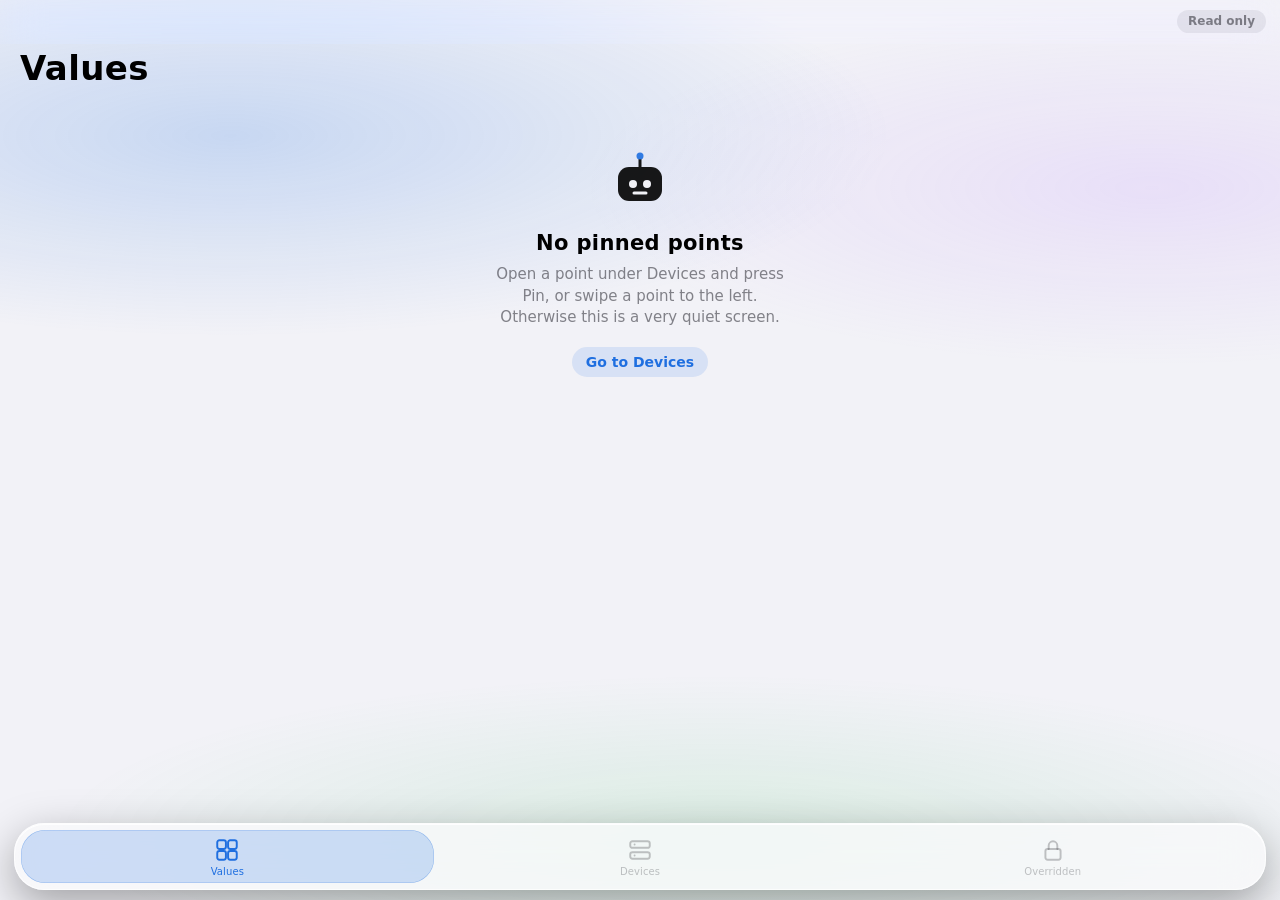
==== nabe_mobil.html @ 197c3736 "NABE 2.32: mobil som egen port (QR, hotspot fra NABE, parring på MAC, sveip og glass), Prøv og se sv" ====
<!doctype html>
<html lang="nb">
<head>
<meta charset="utf-8">
<meta name="viewport" content="width=device-width, initial-scale=1, maximum-scale=1, viewport-fit=cover">
<meta name="color-scheme" content="dark light">
<meta name="theme-color" content="#000000" media="(prefers-color-scheme: dark)">
<meta name="theme-color" content="#f2f2f7" media="(prefers-color-scheme: light)">
<meta name="apple-mobile-web-app-capable" content="yes">
<meta name="mobile-web-app-capable" content="yes">
<meta name="apple-mobile-web-app-status-bar-style" content="black-translucent">
<meta name="apple-mobile-web-app-title" content="NABE">
<meta name="format-detection" content="telephone=no">
<link rel="apple-touch-icon" href="/m/ikon/180.png">
<link rel="icon" href="/m/ikon/192.png">
<link rel="manifest" href="/m/manifest.webmanifest">
<title>NABE</title>
<style>
/* NABE på telefonen, i iOS sitt språk: store titler, grupperte lister, widgets, gjennomsiktig fanelinje, ark nedenfra.
   Fargene, ansiktet, de rette tekstene og monospace på adresser er NABE sine. */
:root{
  color-scheme:dark light;
  --bg:#000;--gruppe:#1c1c1e;--hev:#2c2c2e;--sep:rgba(84,84,88,.65);
  --fg:#fff;--fg2:rgba(235,235,245,.62);--fg3:rgba(235,235,245,.32);
  --tint:#5aa2ff;--tint-bg:rgba(90,162,255,.16);--ok:#30d158;--warn:#ffd60a;--err:#ff453a;
  --glass:rgba(24,24,26,.74);--felt:rgba(118,118,128,.24);--seg-valgt:#636366;--skygge:0 1px 3px rgba(0,0,0,.4);
  --ark-bg:#1c1c1e;--ark-gruppe:#2c2c2e;
  --mono:ui-monospace,"SF Mono",Menlo,Consolas,monospace;
  --sans:-apple-system,BlinkMacSystemFont,"SF Pro Text","SF Pro Display","Segoe UI Variable","Segoe UI",system-ui,Roboto,sans-serif;
}
@media (prefers-color-scheme:light){:root{
  --bg:#f2f2f7;--gruppe:#fff;--hev:#e5e5ea;--sep:rgba(60,60,67,.29);
  --fg:#000;--fg2:rgba(60,60,67,.62);--fg3:rgba(60,60,67,.3);
  --tint:#1f6fe0;--tint-bg:rgba(31,111,224,.12);--ok:#34c759;--warn:#9a6700;--err:#d70015;
  --glass:rgba(249,249,251,.8);--felt:rgba(118,118,128,.12);--seg-valgt:#fff;--skygge:0 1px 3px rgba(0,0,0,.18);
  --ark-bg:#f2f2f7;--ark-gruppe:#fff;
}}
*{box-sizing:border-box;-webkit-tap-highlight-color:transparent}
html{-webkit-text-size-adjust:100%;background:var(--bg)}
body{margin:0;background:var(--bg);color:var(--fg);font:17px/1.3 var(--sans);-webkit-font-smoothing:antialiased;
  padding:calc(44px + env(safe-area-inset-top)) 0 calc(86px + env(safe-area-inset-bottom));min-height:100vh;touch-action:manipulation}
button,input,select{font:inherit;color:inherit}
button{-webkit-user-select:none;user-select:none;cursor:pointer}
:focus-visible{outline:2px solid var(--tint);outline-offset:2px}

/* ---- navigasjonslinjen: gjennomsiktig, tittelen krymper inn når du ruller */
.nav{position:fixed;top:0;left:0;right:0;z-index:20;height:calc(44px + env(safe-area-inset-top));padding-top:env(safe-area-inset-top);
  display:flex;align-items:center;justify-content:space-between;gap:8px;padding-left:max(10px,env(safe-area-inset-left));padding-right:max(14px,env(safe-area-inset-right));
  background:transparent;border-bottom:.5px solid transparent;transition:background .2s,border-color .2s;
  -webkit-backdrop-filter:saturate(180%) blur(20px);backdrop-filter:saturate(180%) blur(20px)}
body.skrullet .nav{background:var(--glass);border-bottom-color:var(--sep)}
.nav-venstre,.nav-hoyre{flex:1;display:flex;align-items:center;min-width:0}
.nav-hoyre{justify-content:flex-end}
.nav-tittel{font-weight:600;font-size:17px;opacity:0;transition:opacity .15s;white-space:nowrap;overflow:hidden;text-overflow:ellipsis;max-width:46%}
body.skrullet .nav-tittel{opacity:1}
.nav-tilbake{background:none;border:0;color:var(--tint);display:flex;align-items:center;gap:4px;padding:8px 6px;font-size:17px;max-width:100%;overflow:hidden;white-space:nowrap;text-overflow:ellipsis}
.nav-tilbake svg{width:11px;height:19px;flex:none}
.nav-tilbake[hidden]{display:none}
.pille{font-size:12px;font-weight:600;color:var(--fg2);background:var(--felt);border-radius:99px;padding:4px 11px;white-space:nowrap;display:inline-flex;align-items:center;gap:6px}
.pille.skriv{color:var(--warn);background:color-mix(in srgb,var(--warn) 16%,transparent)}

/* ---- store titler */
.stor-tittel{font-size:34px;line-height:1.1;font-weight:700;letter-spacing:.37px;margin:6px 20px 4px}
.stor-under{margin:0 20px 16px;font-size:13px;color:var(--fg2);font-family:var(--mono);overflow-wrap:anywhere}
.stor-tittel + .sok,.stor-tittel + .seg,.stor-tittel + .widgets,.stor-tittel + .liste{margin-top:14px}

/* ---- varsler øverst */
.merknad{margin:0 16px 14px;padding:12px 14px;border-radius:12px;background:color-mix(in srgb,var(--warn) 14%,transparent);color:var(--fg);font-size:14px;display:flex;gap:10px;align-items:center}
.merknad span{color:var(--warn);font-size:16px}

/* ---- søkefelt og segmentert kontroll */
.sok{position:relative;margin:0 16px 14px}
.sok svg{position:absolute;left:10px;top:50%;transform:translateY(-50%);width:16px;height:16px;color:var(--fg2);pointer-events:none}
.sok input{width:100%;height:36px;border:0;border-radius:10px;background:var(--felt);padding:0 12px 0 33px;font-size:17px;-webkit-appearance:none;appearance:none}
.sok input::placeholder{color:var(--fg2)}
.sok input::-webkit-search-cancel-button{-webkit-appearance:none}
.seg{display:flex;margin:0 16px 14px;background:var(--felt);border-radius:9px;padding:2px;gap:2px}
.seg button{flex:1;height:30px;border:0;border-radius:7px;background:none;font-size:13px;font-weight:500;color:var(--fg);white-space:nowrap;transition:background .15s}
.seg button[aria-pressed=true]{background:var(--seg-valgt);box-shadow:var(--skygge);font-weight:600}

/* ---- grupperte lister */
.liste{margin:0 16px 22px;background:var(--gruppe);border-radius:12px;overflow:hidden}
.liste-fot{margin:-14px 20px 22px;font-size:13px;color:var(--fg2)}
.seksjon{margin:22px 20px 7px;font-size:13px;text-transform:uppercase;letter-spacing:.02em;color:var(--fg2)}
.celle{display:flex;align-items:center;gap:12px;min-height:54px;padding:8px 16px;width:100%;background:none;border:0;text-align:left;position:relative;color:inherit}
.celle + .celle::before,.celle + label.celle::before,label.celle + .celle::before{content:"";position:absolute;top:0;left:16px;right:0;height:.5px;background:var(--sep)}
.celle.med-ikon + .celle.med-ikon::before{left:58px}
button.celle:active{background:var(--hev)}
.ik{width:30px;height:30px;border-radius:8px;display:grid;place-items:center;background:var(--tint);color:#fff;font:700 11px var(--mono);flex:none;letter-spacing:-.3px}
.ik.ut{background:#ff9f0a}
.ik.enhet{background:var(--tint)}
.ik svg{width:17px;height:17px}
.ct{display:flex;flex-direction:column;min-width:0;flex:1}
.ct1{font-size:17px;overflow:hidden;text-overflow:ellipsis;white-space:nowrap}
.ct2{font-size:13px;color:var(--fg2);overflow:hidden;text-overflow:ellipsis;white-space:nowrap}
.ct2.mono{font-family:var(--mono);font-size:12px}
.cv{margin-left:auto;color:var(--fg2);font-variant-numeric:tabular-nums;white-space:nowrap;font-size:17px;padding-left:8px}
.cv small{font-size:13px;color:var(--fg3);margin-left:2px}
.chev{width:8px;height:14px;color:var(--fg3);flex:none;margin-left:2px}
.celle input,.celle select{margin-left:auto;background:none;border:0;text-align:right;color:var(--tint);font-size:17px;max-width:62%;-webkit-appearance:none;appearance:none;padding:6px 0}
.celle input::placeholder{color:var(--fg3)}
.celle label,label.celle > span:first-child{white-space:nowrap}
.tekstcelle{padding:12px 16px;font-size:15px;line-height:1.5;color:var(--fg2)}

/* ---- widgets for festede punkter */
.widgets{display:grid;grid-template-columns:1fr 1fr;gap:12px;margin:0 16px 22px}
.widget{background:var(--gruppe);border:0;border-radius:20px;padding:14px 15px 13px;min-height:122px;display:flex;flex-direction:column;justify-content:space-between;text-align:left;
  transition:transform .15s,opacity .2s;color:inherit;min-width:0}
.widget:active{transform:scale(.96)}
.w-navn{font-size:13px;font-weight:600;color:var(--fg2);display:-webkit-box;-webkit-line-clamp:2;-webkit-box-orient:vertical;overflow:hidden;overflow-wrap:anywhere}
.w-verdi{font-size:36px;font-weight:700;line-height:1;letter-spacing:-.5px;font-variant-numeric:tabular-nums;margin:10px 0 8px;white-space:nowrap}
.w-verdi small{font-size:15px;font-weight:500;color:var(--fg2);margin-left:3px;letter-spacing:0}
.w-enhet{font-size:12px;color:var(--fg3);overflow:hidden;text-overflow:ellipsis;white-space:nowrap}
.widget.gammel .w-verdi{color:var(--fg3)}

/* ---- tomme tilstander */
.tom{text-align:center;padding:56px 32px 30px;color:var(--fg2)}
.tom svg.ansikt{width:64px;height:64px;margin-bottom:14px;opacity:.9}
.tom h2{margin:0 0 6px;font-size:21px;font-weight:700;color:var(--fg);letter-spacing:.35px}
.tom p{margin:0 auto 18px;max-width:300px;font-size:15px;line-height:1.45}

/* ---- knapper */
.knapp-stor{display:flex;align-items:center;justify-content:center;width:calc(100% - 32px);margin:0 16px 12px;min-height:50px;border-radius:14px;border:0;background:var(--tint);color:#fff;font-size:17px;font-weight:600;transition:opacity .15s}
.knapp-stor:active{opacity:.7}
.knapp-stor.lys{background:var(--tint-bg);color:var(--tint)}
.knapp-stor.fare{background:color-mix(in srgb,var(--err) 16%,transparent);color:var(--err)}
.knapp-stor:disabled{opacity:.4}
.tekstknapp{background:none;border:0;color:var(--tint);font-size:17px;padding:8px 4px;min-width:60px}
.tekstknapp.fet{font-weight:600;text-align:right}
.tekstknapp:active{opacity:.5}
.mini{border:0;border-radius:99px;background:var(--tint-bg);color:var(--tint);font-size:14px;font-weight:600;padding:6px 14px}
.mini:active{opacity:.6}

/* ---- tabellinjen */
.tabbar{position:fixed;left:0;right:0;bottom:0;z-index:20;display:flex;padding:6px max(8px,env(safe-area-inset-left)) calc(6px + env(safe-area-inset-bottom));
  background:var(--glass);border-top:.5px solid var(--sep);-webkit-backdrop-filter:saturate(180%) blur(20px);backdrop-filter:saturate(180%) blur(20px)}
.tabbar button{flex:1;background:none;border:0;display:flex;flex-direction:column;align-items:center;gap:2px;padding:4px 0 2px;color:var(--fg3);font-size:10px;font-weight:500;position:relative;letter-spacing:.1px}
.tabbar button svg{width:26px;height:26px}
.tabbar button[aria-selected=true]{color:var(--tint)}
.tabbar button:active{opacity:.6}
.tabbar .ant{position:absolute;top:0;left:calc(50% + 6px);min-width:18px;height:18px;padding:0 5px;border-radius:99px;background:var(--err);color:#fff;font-size:11px;font-weight:700;display:grid;place-items:center;line-height:1}
.tabbar .ant[hidden]{display:none}

/* ---- ark nedenfra */
.ark{position:fixed;inset:0;z-index:40;background:rgba(0,0,0,.42);animation:blek .25s ease both}
.ark[hidden]{display:none}
.ark-kort{position:absolute;left:0;right:0;bottom:0;max-height:calc(100% - 28px - env(safe-area-inset-top));overflow:auto;-webkit-overflow-scrolling:touch;
  background:var(--ark-bg);border-radius:14px 14px 0 0;padding:0 0 calc(24px + env(safe-area-inset-bottom));
  animation:opp .36s cubic-bezier(.2,.9,.25,1) both;--gruppe:var(--ark-gruppe);--bg:var(--ark-bg);overscroll-behavior:contain}
.grabber{width:36px;height:5px;border-radius:99px;background:var(--fg3);margin:6px auto 2px}
.ark-hode{position:sticky;top:0;z-index:2;background:var(--ark-bg);display:grid;grid-template-columns:1fr auto 1fr;align-items:center;padding:4px 12px 6px;min-height:46px}
.ark-tittel{font-weight:600;font-size:17px;text-align:center;max-width:56vw;overflow:hidden;text-overflow:ellipsis;white-space:nowrap}
.ark-tittel small{display:block;font-size:12px;font-weight:400;color:var(--fg2)}
.ark-kropp{padding-bottom:6px}
.verdi-stor{text-align:center;font-size:64px;line-height:1;font-weight:700;letter-spacing:-1px;font-variant-numeric:tabular-nums;margin:14px 0 6px}
.verdi-stor small{font-size:24px;font-weight:500;color:var(--fg2);margin-left:4px;letter-spacing:0}
.verdi-under{text-align:center;font-size:12px;color:var(--fg2);font-family:var(--mono);margin:0 24px 18px;overflow-wrap:anywhere}
.verdi-besk{text-align:center;font-size:14px;color:var(--fg2);margin:-10px 24px 18px}
@keyframes blek{from{opacity:0}to{opacity:1}}
@keyframes opp{from{transform:translateY(100%)}to{transform:none}}

/* ---- handlingsark: bekreftelser */
.as{position:fixed;inset:0;z-index:60;background:rgba(0,0,0,.4);display:flex;flex-direction:column;justify-content:flex-end;padding:0 8px calc(8px + env(safe-area-inset-bottom));animation:blek .2s ease both}
.as-kort,.as-avbryt{background:color-mix(in srgb,var(--ark-gruppe) 94%,transparent);border-radius:14px;overflow:hidden;-webkit-backdrop-filter:blur(30px);backdrop-filter:blur(30px)}
.as-kort{animation:opp .34s cubic-bezier(.2,.9,.25,1) both}
.as-topp{padding:18px 18px 10px;text-align:center}
.as-topp h3{margin:0;font-size:17px;font-weight:600}
.as-topp .under{font-size:12px;color:var(--fg2);font-family:var(--mono);margin-top:3px;overflow-wrap:anywhere}
.as-topp .tekst{font-size:14px;color:var(--fg2);margin-top:8px;white-space:pre-line;line-height:1.45}
.as-kort .diff{margin:6px 16px 10px}
.as-kort .chips{justify-content:center;margin:0 16px 10px}
.as-kort .advarsel{justify-content:center;margin:0 16px 14px}
.as-knapp{display:block;width:100%;border:0;border-top:.5px solid var(--sep);background:none;min-height:56px;font-size:20px;color:var(--tint)}
.as-knapp.prim{font-weight:600}
.as-knapp:active{background:var(--hev)}
.as-avbryt{margin-top:8px;animation:opp .34s .03s cubic-bezier(.2,.9,.25,1) both}
.as-avbryt .as-knapp{border:0;font-weight:600}
.diff{display:grid;grid-template-columns:1fr auto 1fr;align-items:center;gap:12px;padding:14px 16px;border-radius:12px;background:var(--ark-bg)}
.diff b{display:block;font-size:26px;font-weight:700;font-variant-numeric:tabular-nums;margin-top:2px;letter-spacing:-.3px}
.diff .merke{font-size:10px;letter-spacing:.12em;text-transform:uppercase;color:var(--fg2)}
.diff .pil{color:var(--fg3);font-size:18px}
.diff .ny{text-align:right}.diff .ny b{color:var(--tint)}
.chips{display:flex;flex-wrap:wrap;gap:8px}
.chip2{font-size:12px;color:var(--fg2);background:var(--felt);border-radius:99px;padding:4px 11px}
.advarsel{display:flex;gap:8px;align-items:center;font-size:13px;color:var(--fg2)}.advarsel span{color:var(--warn);font-size:15px}

/* ---- melding øverst, som en kapsel */
.hud{position:fixed;top:calc(env(safe-area-inset-top) + 8px);left:50%;transform:translate(-50%,-160%);z-index:80;max-width:calc(100% - 32px);
  background:#000;color:#fff;padding:11px 18px;border-radius:99px;font-size:14px;font-weight:600;text-align:center;line-height:1.3;
  box-shadow:0 8px 28px rgba(0,0,0,.35);border:.5px solid rgba(255,255,255,.14);opacity:0;transition:transform .5s cubic-bezier(.2,1.25,.3,1),opacity .2s;pointer-events:none}
.hud.vis{transform:translate(-50%,0);opacity:1}

/* ---- test, graf og resultat */
svg.graf{width:100%;height:130px;display:block;background:var(--gruppe);border-radius:12px}
.graf-boks{margin:0 16px 14px}
.test-rad{display:grid;grid-template-columns:1.1fr 1fr 1fr 1fr;padding:11px 16px;font-size:15px;font-variant-numeric:tabular-nums;position:relative}
.test-rad.hode{font-size:12px;color:var(--fg2);text-transform:uppercase;letter-spacing:.04em;padding-top:12px;padding-bottom:6px}
.test-rad + .test-rad::before{content:"";position:absolute;top:0;left:16px;right:0;height:.5px;background:var(--sep)}
.dom{padding:14px 16px;font-size:16px;line-height:1.5}
.fase{margin:0 20px 12px;font-size:13px;color:var(--fg2);text-align:center}
.feil{color:var(--err);font-size:14px;margin:8px 20px}

/* ---- innlogging */
.logg{min-height:100vh;display:flex;flex-direction:column;justify-content:center;padding:32px 28px calc(32px + env(safe-area-inset-bottom));max-width:430px;margin:0 auto;text-align:center}
.logg svg.ansikt{width:84px;height:84px;margin:0 auto 18px}
.logg h1{font-size:34px;font-weight:700;margin:0 0 8px;letter-spacing:.4px}
.logg p{color:var(--fg2);font-size:15px;line-height:1.45;margin:0 0 26px}
.kode{width:100%;height:68px;border:0;border-radius:16px;background:var(--gruppe);text-align:center;font:600 32px var(--mono);letter-spacing:.35em;padding-left:.35em;color:var(--fg)}
.kode::placeholder{color:var(--fg3);letter-spacing:.3em}
.logg .feil{min-height:22px;margin:10px 0 14px;text-align:center}
.logg .knapp-stor{width:100%;margin:0}

.skjul-skrift{position:absolute;width:1px;height:1px;overflow:hidden;clip:rect(0 0 0 0)}
@media (prefers-reduced-motion:reduce){*{animation-duration:.01ms!important;transition-duration:.01ms!important}}

/* ================================================================ Glass, bevegelse og sveip */
:root{
  --glass-kort:rgba(44,44,48,.52);--glass-kant:rgba(255,255,255,.1);--glass-lys:rgba(255,255,255,.07);
  --glod1:rgba(90,162,255,.34);--glod2:rgba(150,90,255,.22);--glod3:rgba(48,209,88,.13);
  --glass-filter:blur(26px) saturate(175%);
}
@media (prefers-color-scheme:light){:root{
  --glass-kort:rgba(255,255,255,.62);--glass-kant:rgba(255,255,255,.7);--glass-lys:rgba(255,255,255,.9);
  --glod1:rgba(31,111,224,.2);--glod2:rgba(180,120,255,.15);--glod3:rgba(52,199,89,.12);
}}
html{background:var(--bg)}
body{background:transparent;touch-action:pan-y}
/* Glass trenger noe å være gjennomsiktig mot: et mykt, lysende bakteppe som blir stående mens du ruller. */
body::before,body::after{content:"";position:fixed;left:0;right:0;z-index:-1;pointer-events:none;overflow:hidden}
body::before{top:0;height:58%;background:radial-gradient(70% 52% at 18% 26%,var(--glod1),transparent 74%),radial-gradient(60% 46% at 90% 36%,var(--glod2),transparent 74%)}
body::after{bottom:0;height:46%;background:radial-gradient(70% 52% at 56% 84%,var(--glod3),transparent 74%)}

.liste,.widget{background:var(--glass-kort);-webkit-backdrop-filter:var(--glass-filter);backdrop-filter:var(--glass-filter);border:.5px solid var(--glass-kant);box-shadow:inset 0 1px 0 var(--glass-lys)}
.sok input,.seg{border:.5px solid var(--glass-kant)}
.widget{-webkit-touch-callout:none;-webkit-user-select:none;user-select:none}

/* ---- flytende tabellinje med en glidende glasspille */
body{padding-bottom:calc(112px + env(safe-area-inset-bottom))}
.tabbar{left:max(14px,env(safe-area-inset-left));right:max(14px,env(safe-area-inset-right));bottom:calc(10px + env(safe-area-inset-bottom));padding:6px;border-radius:30px;
  border:.5px solid var(--glass-kant);box-shadow:0 14px 44px rgba(0,0,0,.34),inset 0 1px 0 var(--glass-lys)}
.tabbar .piller{position:absolute;top:6px;bottom:6px;left:6px;width:calc((100% - 12px) / 3);border-radius:24px;background:color-mix(in srgb,var(--tint) 20%,transparent);
  box-shadow:inset 0 0 0 .5px color-mix(in srgb,var(--tint) 35%,transparent);transition:transform .42s cubic-bezier(.3,1.35,.4,1)}
.tabbar button{position:relative;z-index:1;padding:7px 0 5px}

/* ---- segmentert kontroll med en tommel som glir */
.seg{position:relative;isolation:isolate}
.seg button{position:relative;z-index:1;background:none!important;box-shadow:none!important}
.seg-tommel{position:absolute;top:2px;bottom:2px;left:2px;border-radius:7px;background:var(--seg-valgt);box-shadow:var(--skygge);z-index:0;
  transition:transform .34s cubic-bezier(.3,1.25,.4,1),width .34s cubic-bezier(.3,1.25,.4,1)}

/* ---- ark: glass, og et grep som kan dras */
.ark-kort{background:color-mix(in srgb,var(--ark-bg) 74%,transparent);-webkit-backdrop-filter:blur(44px) saturate(185%);backdrop-filter:blur(44px) saturate(185%);
  border-top:.5px solid var(--glass-kant);box-shadow:0 -10px 50px rgba(0,0,0,.3)}
.ark-hode{background:color-mix(in srgb,var(--ark-bg) 55%,transparent);-webkit-backdrop-filter:blur(30px);backdrop-filter:blur(30px);touch-action:none}
.grabber{touch-action:none;width:64px;height:21px;margin:0 auto;border-radius:0;background:none;position:relative}
.grabber::after{content:"";position:absolute;left:14px;right:14px;top:8px;height:5px;border-radius:99px;background:var(--fg3)}
.ark-kort .liste{background:color-mix(in srgb,var(--ark-gruppe) 62%,transparent)}
.as-kort,.as-avbryt{border:.5px solid var(--glass-kant)}

/* ---- sveip på rader */
.sveip{position:relative;overflow:hidden}
.sveip + .sveip::before{content:"";position:absolute;top:0;left:58px;right:0;height:.5px;background:var(--sep);z-index:2}
.sveip-inn{position:relative;z-index:1;touch-action:pan-y;transition:transform .34s cubic-bezier(.2,.9,.25,1);will-change:transform}
.sveip-inn.drar{transition:none}
.sveip-inn .celle{background:none}
.sveip-hand{position:absolute;top:0;bottom:0;right:0;display:flex;opacity:0;transition:opacity .15s;z-index:0}
.sveip.aapen .sveip-hand,.sveip.drar .sveip-hand{opacity:1}
.sveip-hand button{border:0;min-width:92px;padding:0 18px;color:#fff;font-size:16px;font-weight:600}
.sveip-hand .slipp{background:#ff9f0a}
.sveip-hand .fest{background:var(--tint)}
.sveip-hand .losne{background:#8e8e93}
.sveip-hand button:active{filter:brightness(.88)}

/* ---- trekk for å oppdatere */
.ptr{position:fixed;top:calc(env(safe-area-inset-top) + 46px);left:50%;width:36px;height:36px;margin-left:-18px;z-index:15;opacity:0;pointer-events:none;
  display:grid;place-items:center;border-radius:50%;background:var(--glass);-webkit-backdrop-filter:blur(20px);backdrop-filter:blur(20px);border:.5px solid var(--glass-kant)}
.ptr svg{width:20px;height:20px;color:var(--tint)}
.ptr.snurr svg{animation:snurr .8s linear infinite}
@keyframes snurr{to{transform:rotate(360deg)}}

/* ---- meny ved langt trykk */
.ctx{position:fixed;inset:0;z-index:70;background:rgba(0,0,0,.28);-webkit-backdrop-filter:blur(16px);backdrop-filter:blur(16px);animation:blek .2s ease both}
.ctx.ctx-lukker{animation:blekut .15s ease both}
.ctx-klone{position:fixed;margin:0;z-index:71;animation:loft .26s cubic-bezier(.2,1.3,.4,1) both;box-shadow:0 20px 50px rgba(0,0,0,.4)}
.ctx-meny{position:fixed;z-index:72;min-width:230px;border-radius:16px;overflow:hidden;background:var(--glass);-webkit-backdrop-filter:blur(40px) saturate(185%);backdrop-filter:blur(40px) saturate(185%);
  border:.5px solid var(--glass-kant);box-shadow:0 18px 50px rgba(0,0,0,.4);animation:pop .26s cubic-bezier(.2,1.3,.4,1) both}
.ctx-meny button{display:flex;align-items:center;justify-content:space-between;gap:16px;width:100%;padding:13px 16px;border:0;background:none;font-size:17px;text-align:left;color:var(--fg)}
.ctx-meny button + button{border-top:.5px solid var(--sep)}
.ctx-meny button:active{background:var(--hev)}
.ctx-meny svg{width:18px;height:18px;flex:none;color:var(--fg2)}
@keyframes loft{from{transform:scale(1)}to{transform:scale(1.045)}}
@keyframes pop{from{opacity:0;transform:scale(.82)}to{opacity:1;transform:none}}
@keyframes blekut{from{opacity:1}to{opacity:0}}

/* ---- innlasting og inngang */
.skjelett{display:block;height:54px;background:linear-gradient(100deg,transparent 20%,var(--felt) 45%,transparent 70%);background-size:220% 100%;animation:skim 1.25s ease-in-out infinite}
.skjelett + .skjelett{border-top:.5px solid var(--sep)}
@keyframes skim{from{background-position:130% 0}to{background-position:-90% 0}}
.liste.ny > *,.widgets.ny > *{animation:rad-inn .46s cubic-bezier(.2,.9,.25,1) both;animation-delay:calc(var(--i,0) * 32ms)}
@keyframes rad-inn{from{opacity:0;transform:translateY(14px) scale(.985)}to{opacity:1;transform:none}}
</style>
</head>
<body>
<div id="rot"></div>
<script>
'use strict';
const NO = /^(nb|no|nn)/i.test(navigator.language || 'nb');
const T = (n, e) => NO ? n : e;
const $ = id => document.getElementById(id);
const esc = s => String(s == null ? '' : s).replace(/[&<>"']/g, c => ({'&':'&amp;','<':'&lt;','>':'&gt;','"':'&quot;',"'":'&#39;'}[c]));
const H = {'Content-Type': 'application/json', 'X-Nabe': '1', 'X-Sprak': NO ? 'nb' : 'en'};
const LS = {
  les(k, d) { try { return JSON.parse(localStorage.getItem('nm_' + k)) ?? d; } catch { return d; } },
  skriv(k, v) { try { localStorage.setItem('nm_' + k, JSON.stringify(v)); } catch {} },
};

const FANER = ['verdier', 'enheter', 'mine'];
const S = {skriv: false, maks: 10, readonly: false, tab: 'verdier', pins: LS.les('pins', []), vals: {}, tid: 0,
  enheter: [], sok: '', enhet: null, punkter: [], pFilter: '', typer: 'alle', apent: null, mine: [], mineSig: '', test: null, retning: null};

/* ------------------------------------------------------------------ små deler */
const SVG = (d, vb = '0 0 24 24') => `<svg viewBox="${vb}" fill="none" stroke="currentColor" stroke-width="1.8" stroke-linecap="round" stroke-linejoin="round" aria-hidden="true">${d}</svg>`;
const CHEV = '<svg class="chev" viewBox="0 0 8 14" fill="none" stroke="currentColor" stroke-width="2" stroke-linecap="round" stroke-linejoin="round" aria-hidden="true"><path d="M1 1l6 6-6 6"/></svg>';
const SOK_IKON = SVG('<circle cx="11" cy="11" r="7"/><path d="m21 21-4.3-4.3"/>');
const IKON_TAB = {
  verdier: SVG('<rect x="3" y="3" width="8" height="8" rx="2"/><rect x="13" y="3" width="8" height="8" rx="2"/><rect x="3" y="13" width="8" height="8" rx="2"/><rect x="13" y="13" width="8" height="8" rx="2"/>'),
  enheter: SVG('<rect x="3" y="4" width="18" height="6" rx="2"/><rect x="3" y="14" width="18" height="6" rx="2"/><path d="M7 7h.01M7 17h.01"/>'),
  mine: SVG('<rect x="5" y="11" width="14" height="10" rx="2"/><path d="M8 11V8a4 4 0 0 1 8 0v3"/>'),
};
const IKON_MENY = {
  aapne: SVG('<path d="M15 3h6v6"/><path d="M10 14 21 3"/><path d="M18 13v6a2 2 0 0 1-2 2H5a2 2 0 0 1-2-2V8a2 2 0 0 1 2-2h6"/>'),
  losne: SVG('<path d="M12 17v5"/><path d="M9 3h6l-1 7 3 3v2H7v-2l3-3z"/><path d="m3 3 18 18"/>'),
  laas: SVG('<rect x="5" y="11" width="14" height="10" rx="2"/><path d="M8 11V8a4 4 0 0 1 7.5-2"/>'),
};
const IKON_OPPDATER = SVG('<path d="M21 12a9 9 0 1 1-3-6.7L21 8"/><path d="M21 3v5h-5"/>');
const ANSIKT = '<svg class="ansikt" viewBox="0 0 64 64" aria-hidden="true"><rect x="10" y="20" width="44" height="34" rx="11" fill="var(--fg)"/><circle cx="25" cy="37" r="4" fill="var(--bg)"/><circle cx="39" cy="37" r="4" fill="var(--bg)"/><path d="M26 46h12" stroke="var(--bg)" stroke-width="3" stroke-linecap="round"/><path d="M32 20v-8" stroke="var(--fg)" stroke-width="3" stroke-linecap="round"/><circle cx="32" cy="9" r="3.5" fill="var(--tint)"/></svg>';
const TYPE_KORT = {'analog-input': 'AI', 'analog-output': 'AO', 'analog-value': 'AV', 'binary-input': 'BI', 'binary-output': 'BO', 'binary-value': 'BV',
  'multi-state-input': 'MI', 'multi-state-output': 'MO', 'multi-state-value': 'MV'};
const typeKort = t => TYPE_KORT[t] || String(t || '?').slice(0, 2).toUpperCase();
const erUt = t => /output|value/.test(String(t || ''));

function tom(tittel, tekst, knapp) {
  return `<div class="tom">${ANSIKT}<h2>${esc(tittel)}</h2><p>${tekst}</p>${knapp ? `<button class="mini" data-gaa="${esc(knapp[0])}">${esc(knapp[1])}</button>` : ''}</div>`;
}

// En rad du kan sveipe: handlingene ligger bak innholdet og kommer til syne når du drar.
const sveipRad = (attrs, inn, handlinger) => `<div class="sveip" ${attrs}><div class="sveip-hand">${handlinger.map(([id, tekst, kl]) => `<button class="${kl}" data-h="${id}">${esc(tekst)}</button>`).join('')}</div><div class="sveip-inn">${inn}</div></div>`;
const stagger = (el) => el.querySelectorAll(':scope > *').forEach((x, i) => x.style.setProperty('--i', Math.min(i, 14)));

let hudT;
function toast(t) {
  let e = $('hud');
  if (!e) { e = document.createElement('div'); e.id = 'hud'; e.className = 'hud'; e.setAttribute('role', 'status'); e.setAttribute('aria-live', 'polite'); document.body.appendChild(e); }
  e.textContent = t;
  requestAnimationFrame(() => e.classList.add('vis'));
  clearTimeout(hudT);
  hudT = setTimeout(() => e.classList.remove('vis'), 3300);
}
// En liten tikk i fingeren der telefonen kan (iOS lar ikke nettsider gjøre det).
document.addEventListener('click', e => { if (e.target.closest('button') && navigator.vibrate && navigator.userActivation && navigator.userActivation.hasBeenActive) { try { navigator.vibrate(6); } catch {} } }, true);
window.addEventListener('scroll', () => document.body.classList.toggle('skrullet', window.scrollY > 36), {passive: true});

async function api(sti, body) {
  const opt = body === undefined ? {headers: {'X-Sprak': H['X-Sprak']}} : {method: 'POST', headers: H, body: JSON.stringify(body)};
  const r = await fetch(sti, opt);
  if (r.status === 401) { visLogin(); throw new Error('401'); }
  let j = {};
  try { j = await r.json(); } catch {}
  if (!r.ok && !j.error) j.error = 'Feil ' + r.status;
  return j;
}

/* ------------------------------------------------------------- bevegelse */
function animer(retning) {
  const el = $('innhold');
  if (!el || !retning || !el.animate) return;
  const fra = retning === 'fram' ? 38 : -28;
  el.animate([{transform: `translateX(${fra}px)`, opacity: 0}, {transform: 'none', opacity: 1}], {duration: 360, easing: 'cubic-bezier(.2,.9,.25,1)'});
}

// Den glidende tommelen i en segmentert kontroll.
function segTommel(seg, glid = true) {
  if (!seg) return;
  let t = seg.querySelector('.seg-tommel');
  if (!t) { t = document.createElement('span'); t.className = 'seg-tommel'; seg.prepend(t); }
  const b = seg.querySelector('button[aria-pressed=true]');
  if (!b) { t.style.opacity = '0'; return; }
  t.style.opacity = '1';
  if (!glid) t.style.transition = 'none';
  t.style.width = b.offsetWidth + 'px';
  t.style.transform = `translateX(${b.offsetLeft - 2}px)`;
  if (!glid) requestAnimationFrame(() => { t.style.transition = ''; });
}

function oppdaterPiller() {
  const p = $('piller');
  if (p) p.style.transform = `translateX(${Math.max(0, FANER.indexOf(S.tab)) * 100}%)`;
}

function bytteTab(ny, retning) {
  if (ny === S.tab) return;
  S.retning = retning || (FANER.indexOf(ny) > FANER.indexOf(S.tab) ? 'fram' : 'tilbake');
  S.tab = ny;
  window.scrollTo(0, 0);
  teg();
}

function tilbakeTilEnheter() {
  S.enhet = null;
  window.scrollTo(0, 0);
  tegEnheter();
  animer('tilbake');
}

async function oppdaterSide() {
  try {
    if (S.tab === 'verdier') await pollVerdier();
    else if (S.tab === 'enheter' && !S.enhet) { await lastEnheter(); tegEnhetListe(false); }
    else if (S.tab === 'mine') { await lastMine(); tegMine(); }
  } catch {}
}

/* ------------------------------------------------------------- innlogging */
function visLogin(feil) {
  clearInterval(S.lop);
  document.body.classList.remove('skrullet');
  $('rot').innerHTML = `<div class="logg">${ANSIKT}<h1>NABE</h1>
    <p>${T('Skriv koden som står i NABE på PC-en, under «Mobil». Eller skann QR-koden, så slipper du.', 'Type the code shown in NABE on the PC, under “Mobile”. Or scan the QR code and skip this.')}</p>
    <input id="kode" class="kode" type="tel" inputmode="numeric" maxlength="6" autocomplete="one-time-code" placeholder="••••••" aria-label="${T('Kode', 'Code')}">
    <div class="feil" id="lFeil" role="alert">${esc(feil || '')}</div>
    <button class="knapp-stor" id="lKnapp">${T('Koble til', 'Connect')}</button></div>`;
  let sender = false;
  const gaa = async () => {
    if (sender) return;
    sender = true;
    try {
      const r = await fetch('/m/logginn', {method: 'POST', headers: H, body: JSON.stringify({kode: $('kode').value})});
      const j = await r.json().catch(() => ({}));
      if (j.ok) start(); else { $('lFeil').textContent = j.feil || T('Feil kode.', 'Wrong code.'); $('kode').select(); }
    } finally { sender = false; }
  };
  $('lKnapp').onclick = gaa;
  $('kode').addEventListener('keydown', e => { if (e.key === 'Enter') gaa(); });
  // Seks siffer er hele koden: da er det ingenting mer å vente på.
  $('kode').addEventListener('input', e => { e.target.value = e.target.value.replace(/\D/g, '').slice(0, 6); if (e.target.value.length === 6) gaa(); });
  $('kode').focus();
}

/* ------------------------------------------------------------------ rammen */
const TITLER = () => ({verdier: T('Verdier', 'Values'), enheter: T('Enheter', 'Devices'), mine: T('Overstyrt', 'Overridden')});

function ramme() {
  $('rot').innerHTML = `<header class="nav" id="navbar">
      <div class="nav-venstre"><button class="nav-tilbake" id="navTilbake" hidden><svg viewBox="0 0 11 19" fill="none" stroke="currentColor" stroke-width="2.4" stroke-linecap="round" stroke-linejoin="round" aria-hidden="true"><path d="M9.5 1.5 2 9.5l7.5 8"/></svg><span id="navTilbakeTekst"></span></button></div>
      <div class="nav-tittel" id="navTittel"></div>
      <div class="nav-hoyre"><span class="pille" id="pille"></span></div></header>
    <div class="ptr" id="ptr" aria-hidden="true">${IKON_OPPDATER}</div>
    <div id="banner"></div><main id="innhold"></main>
    <nav class="tabbar" id="nav"><span class="piller" id="piller"></span>
      ${FANER.map(k => `<button data-t="${k}">${IKON_TAB[k]}<span>${TITLER()[k]}</span>${k === 'mine' ? '<span class="ant" id="ant" hidden></span>' : ''}</button>`).join('')}
    </nav><div class="ark" id="ark" hidden><div class="ark-kort" id="arkInn"></div></div>`;
  $('nav').onclick = e => { const b = e.target.closest('button'); if (b) bytteTab(b.dataset.t); };
  $('ark').onclick = e => { if (e.target === $('ark')) lukkArk(); };
  $('navTilbake').onclick = tilbakeTilEnheter;
  document.addEventListener('click', e => { const g = e.target.closest('[data-gaa]'); if (g) bytteTab(g.dataset.gaa); });
  gester();
}

function navTilstand(tittel, tilbake) {
  $('navTittel').textContent = tittel;
  const b = $('navTilbake');
  b.hidden = !tilbake;
  $('navTilbakeTekst').textContent = tilbake || '';
}

function pille() {
  const p = $('pille');
  if (!p) return;
  p.textContent = S.skriv ? T('Skriving på', 'Writing on') : T('Bare lesing', 'Read only');
  p.className = 'pille' + (S.skriv ? ' skriv' : '');
  $('banner').innerHTML = S.readonly ? `<div class="merknad"><span aria-hidden="true">⚠</span>${T('NABE står i lesemodus på PC-en. Ingenting kan skrives.', 'NABE is in read-only mode on the PC. Nothing can be written.')}</div>` : '';
}

function teg() {
  document.querySelectorAll('#nav button').forEach(b => b.setAttribute('aria-selected', String(b.dataset.t === S.tab)));
  oppdaterPiller();
  ({verdier: tegVerdier, enheter: tegEnheter, mine: tegMine})[S.tab]();
  animer(S.retning);
  S.retning = null;
}

/* ------------------------------------------------------------------ verdier */
function fmt(v) {
  if (v === 'active') return T('På', 'On');
  if (v === 'inactive') return T('Av', 'Off');
  if (typeof v === 'number') return Number.isInteger(v) ? String(v) : (Math.abs(v) >= 100 ? v.toFixed(0) : v.toFixed(1));
  if (v == null || v === '') return '–';
  if (typeof v === 'object') return '?';
  return String(v);
}
const sym = p => ({'degrees-celsius': '°C', 'percent': '%', 'pascals': 'Pa', 'kilopascals': 'kPa', 'bars': 'bar', 'cubic-meters-per-hour': 'm³/h',
  'liters-per-second': 'l/s', 'kilowatts': 'kW', 'kilowatt-hours': 'kWh', 'volts': 'V', 'amperes': 'A', 'hertz': 'Hz', 'revolutions-per-minute': 'rpm'}[p.units] || p.unit_symbol || '');
const pinNokkel = p => p.address + '|' + p.objid;
const erFestet = p => S.pins.some(x => pinNokkel(x) === pinNokkel(p));

function festPunkt(p) {
  const i = S.pins.findIndex(x => pinNokkel(x) === pinNokkel(p));
  if (i >= 0) S.pins.splice(i, 1);
  else S.pins.push({address: p.address, enhet: p.enhet, instans: p.instans, objid: p.objid, type: p.type, skrivbar: p.skrivbar, name: p.name, sym: p.sym, beskrivelse: p.beskrivelse});
  LS.skriv('pins', S.pins);
  return i < 0;
}

function widget(p, i) {
  const v = (S.vals[p.address] || {})[p.objid];
  return `<button class="widget" data-k="${i}" style="--i:${Math.min(i, 14)}"><span class="w-navn">${esc(p.name || p.objid)}</span>
    <span class="w-verdi">${esc(fmt(v))}<small>${esc(p.sym || '')}</small></span><span class="w-enhet">${esc(p.enhet || p.address)}</span></button>`;
}

function tegVerdier() {
  const m = $('innhold');
  navTilstand(TITLER().verdier, null);
  if (!S.pins.length) {
    m.innerHTML = `<h1 class="stor-tittel">${TITLER().verdier}</h1>` + tom(T('Ingen festede punkter', 'No pinned points'),
      T('Åpne et punkt under Enheter og trykk Fest, eller sveip et punkt til venstre. Ellers blir dette en veldig rolig skjerm.', 'Open a point under Devices and press Pin, or swipe a point to the left. Otherwise this is a very quiet screen.'), ['enheter', T('Gå til Enheter', 'Go to Devices')]);
    m.onclick = null;
    return;
  }
  m.innerHTML = `<h1 class="stor-tittel">${TITLER().verdier}</h1><div class="widgets ny" id="widgets">${S.pins.map(widget).join('')}</div>
    <div class="liste-fot" style="margin-top:-8px;text-align:center">${T('Hold inne på en widget for flere valg', 'Press and hold a widget for more options')}</div>`;
  m.onclick = e => { const b = e.target.closest('[data-k]'); if (b) apneArk(S.pins[+b.dataset.k]); };
}

// Verdiene byttes på stedet. Tegnes widgetene på nytt hvert andre sekund, kan et trykk gå tapt midt i bevegelsen.
function oppdaterVerdier() {
  const g = $('widgets');
  if (!g) return;
  const gammel = S.tid && Date.now() - S.tid > 8000;
  g.querySelectorAll('.widget').forEach(w => {
    const p = S.pins[+w.dataset.k];
    if (!p) return;
    const v = (S.vals[p.address] || {})[p.objid];
    const el = w.querySelector('.w-verdi');
    const ny = esc(fmt(v)) + `<small>${esc(p.sym || '')}</small>`;
    if (el.innerHTML !== ny) el.innerHTML = ny;
    w.classList.toggle('gammel', !!gammel);
  });
}

async function pollVerdier() {
  const mal = {};
  S.pins.forEach(p => { (mal[p.address] = mal[p.address] || []).push(p.objid); });
  if (S.apent) { (mal[S.apent.address] = mal[S.apent.address] || []).push(S.apent.objid); }
  if (S.test && S.test.maaling) { const t = S.test; (mal[t.maaling_address] = mal[t.maaling_address] || []).push(t.maaling); }
  const adr = Object.keys(mal);
  if (!adr.length) return;
  try {
    const r = await api('/api/poll', {targets: Object.fromEntries(adr.map(a => [a, [...new Set(mal[a])]])), cov: false});
    if (r.status === 'done') {
      for (const a of Object.keys(r.values || {})) S.vals[a] = Object.assign(S.vals[a] || {}, r.values[a]);
      S.tid = Date.now();
      if (S.tab === 'verdier') oppdaterVerdier();
      if (S.apent) oppdaterArkVerdi();
    }
  } catch {}
}

/* ------------------------------------------------------------------ enheter */
async function lastEnheter() {
  const r = await api('/api/sites');
  const ut = [];
  const sett = new Set();
  for (const [n, s] of Object.entries(r.sites || {})) {
    for (const d of (s.enheter || [])) {
      if (!d.address || sett.has(d.address + d.device_instance)) continue;
      sett.add(d.address + d.device_instance);
      ut.push({address: d.address, instans: d.device_instance, navn: d.object_name || ('Device ' + d.device_instance), vendor: d.vendor || '', anlegg: s.name || n});
    }
  }
  ut.sort((a, b) => a.address.localeCompare(b.address, undefined, {numeric: true}));
  S.enheter = ut;
}

function tegEnheter() {
  const m = $('innhold');
  if (S.enhet) { tegPunkter(); return; }
  navTilstand(TITLER().enheter, null);
  m.innerHTML = `<h1 class="stor-tittel">${TITLER().enheter}</h1>
    <div class="sok">${SOK_IKON}<input type="search" id="sok" placeholder="${T('Søk', 'Search')}" value="${esc(S.sok)}" autocomplete="off" autocapitalize="off" spellcheck="false" aria-label="${T('Søk enhet, IP eller anlegg', 'Search device, IP or site')}"></div>
    <div id="enhetListe"></div>`;
  $('sok').oninput = e => { S.sok = e.target.value; tegEnhetListe(false); };
  m.onclick = null;
  tegEnhetListe(true);
}

function tegEnhetListe(ny) {
  const q = S.sok.toLowerCase();
  const l = S.enheter.filter(d => !q || (d.navn + d.address + d.vendor + d.anlegg).toLowerCase().includes(q));
  const el = $('enhetListe');
  if (!el) return;
  el.innerHTML = l.length ? `<div class="liste${ny ? ' ny' : ''}">${l.map(d => `<button class="celle med-ikon" data-i="${S.enheter.indexOf(d)}"><span class="ik enhet">${SVG('<rect x="6" y="6" width="12" height="12" rx="2"/><path d="M9 2v4M15 2v4M9 18v4M15 18v4M2 9h4M2 15h4M18 9h4M18 15h4"/>')}</span>
      <span class="ct"><span class="ct1">${esc(d.navn)}</span><span class="ct2 mono">${esc(d.address)} · ${T('enhet', 'device')} ${esc(d.instans)}${d.vendor ? ' · ' + esc(d.vendor) : ''}</span></span>${CHEV}</button>`).join('')}</div>`
    : tom(q ? T('Ingen treff', 'No match') : T('Ingen enheter ennå', 'No devices yet'),
      q ? T('Prøv et annet ord, eller en del av IP-en.', 'Try another word, or part of the IP.') : T('La PC-en skanne et område først. Jeg er bare telefonen.', 'Let the PC scan a range first. I am only the phone.'));
  if (ny && l.length) stagger(el.firstElementChild);
  el.onclick = e => { const b = e.target.closest('[data-i]'); if (b) apneEnhet(S.enheter[+b.dataset.i]); };
}

async function apneEnhet(d) {
  S.enhet = d; S.punkter = []; S.pFilter = ''; S.typer = 'alle';
  window.scrollTo(0, 0);
  const tilbake = (melding) => { if (melding) toast(melding); if (S.enhet === d) { S.enhet = null; if (S.tab === 'enheter') { tegEnheter(); animer('tilbake'); } } };
  navTilstand(d.navn, TITLER().enheter);
  $('innhold').innerHTML = `<h1 class="stor-tittel">${esc(d.navn)}</h1><div class="stor-under">${esc(d.address)}</div>
    <div class="liste" aria-busy="true">${'<span class="skjelett"></span>'.repeat(6)}</div>
    <div style="text-align:center"><div id="lest" class="liste-fot" style="margin:0 0 12px">${T('Leser punkter…', 'Reading points…')}</div><button class="mini" id="lestAvbryt">${T('Avbryt', 'Cancel')}</button></div>`;
  animer('fram');
  let jobb = null, avbrutt = false;
  $('lestAvbryt').onclick = async () => { avbrutt = true; if (jobb) api('/api/job/' + jobb + '/cancel', {}).catch(() => {}); tilbake(); };
  const r = await api('/api/device/points', {address: d.address, device_instance: d.instans});
  if (r.status !== 'started') return tilbake(r.error || T('Klarte ikke lese punkter', 'Could not read points'));
  jobb = r.job_id;
  const slutt = Date.now() + 75000;
  while (!avbrutt && S.enhet === d) {
    if (Date.now() > slutt) {
      api('/api/job/' + jobb + '/cancel', {}).catch(() => {});
      return tilbake(T('Enheten svarer ikke. Sjekk at PC-en når anlegget, telefonen er bare tilskuer.', 'The device is not answering. Check that the PC reaches the plant, the phone is just a spectator.'));
    }
    await new Promise(res => setTimeout(res, 700));
    if (avbrutt || S.enhet !== d) return;
    const j = await api('/api/job/' + jobb);
    if (j.status === 'done') {
      S.punkter = ((j.result || {}).points || []);
      if (!S.punkter.length) return tilbake(T('Fant ingen punkter i enheten.', 'No points found in the device.'));
      break;
    }
    if (j.status === 'error' || j.status === 'cancelled') return tilbake(j.error || T('Avbrutt', 'Cancelled'));
    const el = $('lest');
    if (el && j.progress != null && j.progress.done != null) el.textContent = T('Leser punkter… ', 'Reading points… ') + j.progress.done + '/' + j.progress.total;
  }
  if (S.enhet === d && S.tab === 'enheter') tegPunkter();
}

const TYPEGRUPPE = {pad: ['analog-output', 'analog-value', 'binary-output', 'binary-value', 'multi-state-output', 'multi-state-value'],
  mal: ['analog-input', 'binary-input', 'multi-state-input']};

function tegPunkter() {
  const m = $('innhold');
  const d = S.enhet;
  navTilstand(d.navn, TITLER().enheter);
  m.innerHTML = `<h1 class="stor-tittel">${esc(d.navn)}</h1><div class="stor-under">${esc(d.address)} · ${T('enhet', 'device')} ${esc(d.instans)}${d.vendor ? ' · ' + esc(d.vendor) : ''}</div>
    <div class="seg" id="seg">${[['alle', T('Alle', 'All')], ['pad', T('Pådrag', 'Outputs')], ['mal', T('Målinger', 'Inputs')]].map(([k, t]) => `<button data-ty="${k}" aria-pressed="${S.typer === k}">${t}</button>`).join('')}</div>
    <div class="sok">${SOK_IKON}<input type="search" id="pq" placeholder="${T('Søk punkt', 'Search point')}" value="${esc(S.pFilter)}" autocomplete="off" autocapitalize="off" spellcheck="false" aria-label="${T('Søk punkt', 'Search point')}"></div>
    <div id="punktListe"></div>`;
  $('pq').oninput = e => { S.pFilter = e.target.value; tegPunktListe(false); };
  $('seg').onclick = e => { const ty = e.target.closest('[data-ty]'); if (!ty) return; S.typer = ty.dataset.ty; document.querySelectorAll('#seg button').forEach(b => b.setAttribute('aria-pressed', String(b.dataset.ty === S.typer))); segTommel($('seg')); tegPunktListe(false); };
  m.onclick = null;
  segTommel($('seg'), false);
  requestAnimationFrame(() => segTommel($('seg'), false));
  tegPunktListe(true);
}

function tegPunktListe(ny) {
  const q = S.pFilter.toLowerCase();
  const l = S.punkter.filter(p => (S.typer === 'alle' || (S.typer === 'pad' ? TYPEGRUPPE.pad.includes(p.type) : TYPEGRUPPE.mal.includes(p.type)))
    && (!q || ((p.name || '') + ' ' + (p.description || '')).toLowerCase().includes(q)));
  const vis = l.slice(0, 120);
  const el = $('punktListe');
  if (!el) return;
  el.innerHTML = vis.length ? `<div class="liste${ny ? ' ny' : ''}">${vis.map(p => {
      const festet = erFestet({address: S.enhet.address, objid: p.objid});
      return sveipRad(`data-o="${esc(p.objid)}"`, `<button class="celle med-ikon" data-o="${esc(p.objid)}"><span class="ik${erUt(p.type) ? ' ut' : ''}">${typeKort(p.type)}</span>
      <span class="ct"><span class="ct1">${esc(p.name || p.objid)}</span><span class="ct2">${festet ? T('Festet · ', 'Pinned · ') : ''}${esc(p.description || p.objid)}</span></span>
      <span class="cv">${esc(fmt(p.value))}<small>${esc(sym(p))}</small></span>${CHEV}</button>`, [[festet ? 'losne' : 'fest', festet ? T('Løsne', 'Unpin') : T('Fest', 'Pin'), festet ? 'losne' : 'fest']]);
    }).join('')}</div>
      <div class="liste-fot">${l.length} ${T('punkter', 'points')}${l.length > vis.length ? T(' · viser ' + vis.length + ', søk for å snevre inn', ' · showing ' + vis.length + ', search to narrow') : ''} · ${T('sveip til venstre for å feste', 'swipe left to pin')}</div>`
    : tom(T('Ingen treff', 'No match'), T('Ingen punkter passer. Prøv «Alle», eller et annet ord.', 'No points match. Try “All”, or another word.'));
  if (ny && vis.length) stagger(el.firstElementChild);
  el.onclick = e => { const b = e.target.closest('button[data-o]'); if (b) { const p = S.punkter.find(x => x.objid === b.dataset.o); apneArk(lagPunkt(p, S.enhet)); } };
}

const lagPunkt = (p, d) => ({address: d.address, enhet: d.navn, instans: d.instans, objid: p.objid, type: p.type, name: p.name, beskrivelse: p.description,
  sym: sym(p), skrivbar: !!p.writable, verdi: p.value, enhetPunkter: d === S.enhet ? S.punkter : []});

/* ---------------------------------------------------------------- overstyrt */
async function lastMine() {
  try {
    const r = await api('/api/mine');
    S.mine = r.overstyrt || [];
  } catch { return; }
  const a = $('ant');
  if (a) { a.hidden = !S.mine.length; a.textContent = S.mine.length; }
  const sig = JSON.stringify(S.mine.map(o => [o.address, o.objid, o.priority, o.value]));
  if (S.tab === 'mine' && sig !== S.mineSig) tegMine();
  S.mineSig = sig;
}

function tegMine() {
  const m = $('innhold');
  navTilstand(TITLER().mine, null);
  S.mineSig = JSON.stringify(S.mine.map(o => [o.address, o.objid, o.priority, o.value]));
  if (!S.mine.length) {
    m.innerHTML = `<h1 class="stor-tittel">${TITLER().mine}</h1>` + tom(T('Ingenting er overstyrt', 'Nothing is overridden'),
      T('Her skal det være tomt før du drar. Det er det. Gå gjerne.', 'This should be empty before you leave. It is. You may go.'));
    m.onclick = null;
    return;
  }
  m.innerHTML = `<h1 class="stor-tittel">${TITLER().mine}</h1><div class="seksjon" style="margin-top:12px">${T('Står i manuell fra NABE på PC-en', 'In manual from NABE on the PC')}</div>
    <div class="liste ny">${S.mine.map((o, i) => sveipRad(`data-i="${i}"`, `<div class="celle med-ikon"><span class="ik ut">${SVG('<rect x="5" y="11" width="14" height="10" rx="2"/><path d="M8 11V8a4 4 0 0 1 8 0v3"/>')}</span>
      <span class="ct"><span class="ct1">${esc(navnFor(o))}</span><span class="ct2 mono">${esc(o.address)} · ${T('verdi', 'value')} ${esc(fmt(o.value))} · prio ${esc(o.priority)}</span></span>
      <button class="mini" data-slipp="${i}">${T('Slipp', 'Release')}</button></div>`, [['slipp', T('Slipp', 'Release'), 'slipp']])).join('')}</div>
    <div class="liste-fot" style="margin-top:-12px">${T('Sveip en rad til venstre for å slippe den', 'Swipe a row to the left to release it')}</div>
    <button class="knapp-stor" id="slippAlt">${T('Slipp alt (' + S.mine.length + ')', 'Release all (' + S.mine.length + ')')}</button>`;
  stagger(m.querySelector('.liste'));
  m.onclick = async e => {
    const b = e.target.closest('[data-slipp]');
    if (b) { const o = S.mine[+b.dataset.slipp]; await slipp(o.address, o.objid, o.priority); lastMine(); return; }
    if (e.target.id === 'slippAlt') {
      const liste = [...S.mine];   // fanget nå: listen kan fornyes mens du leser bekreftelsen
      if (!await bekreft('', T('Slipp alt', 'Release all'), {tittel: T('Slipper ' + liste.length + ' overstyringer', 'Releasing ' + liste.length + ' overrides'),
        broed: T('Anlegget går tilbake til sin egen styring på alle punktene.', 'The plant goes back to its own control on all the points.')})) return;
      for (const o of liste) await slipp(o.address, o.objid, o.priority);
      toast(T('Alt sluppet. Anlegget er sitt eget igjen.', 'All released. The plant is its own again.'));
      lastMine();
    }
  };
}

function navnFor(o) {
  const p = S.pins.find(x => x.address === o.address && x.objid === o.objid) || (S.enhet && S.enhet.address === o.address ? S.punkter.find(x => x.objid === o.objid) : null);
  return (p && p.name) || o.objid;
}

async function slipp(address, objid, priority) {
  const r = await api('/api/write', {address, objid, release: true, priority: priority || 8});
  toast(r.status === 'done' ? T('Sluppet', 'Released') : (r.error || T('Feilet', 'Failed')));
  return r;
}

// Det sveip og langt trykk kan gjøre.
async function utfoerHand(rot, id) {
  if (id === 'slipp') {
    const o = S.mine[+rot.dataset.i];
    if (o) { await slipp(o.address, o.objid, o.priority); lastMine(); }
  } else if (id === 'fest' || id === 'losne') {
    const p = S.punkter.find(x => x.objid === rot.dataset.o);
    if (!p || !S.enhet) return;
    const ny = festPunkt(lagPunkt(p, S.enhet));
    toast(ny ? T('Festet til Verdier', 'Pinned to Values') : T('Løsnet fra Verdier', 'Removed from Values'));
    tegPunktListe(false);
  }
}

function ctxMeny(w) {
  const p = S.pins[+w.dataset.k];
  if (!p) return;
  const r = w.getBoundingClientRect();
  const lag = document.createElement('div');
  lag.className = 'ctx';
  const klone = w.cloneNode(true);
  klone.classList.add('ctx-klone');
  klone.removeAttribute('data-k');
  klone.style.cssText = `left:${r.left}px;top:${r.top}px;width:${r.width}px;height:${r.height}px`;
  const lukk = (fn) => { lag.classList.add('ctx-lukker'); setTimeout(() => { lag.remove(); if (fn) fn(); }, 150); };
  const punkter = [[T('Åpne', 'Open'), 'aapne', () => apneArk(p)], [T('Løsne fra Verdier', 'Unpin from Values'), 'losne', () => { festPunkt(p); tegVerdier(); }]];
  if (S.skriv && (p.skrivbar || TYPEGRUPPE.pad.includes(p.type))) punkter.push([T('Slipp prioritet 8', 'Release priority 8'), 'laas', async () => { await slipp(p.address, p.objid, 8); lastMine(); }]);
  const meny = document.createElement('div');
  meny.className = 'ctx-meny';
  meny.innerHTML = punkter.map(([tekst, ik], i) => `<button data-i="${i}">${esc(tekst)}${IKON_MENY[ik]}</button>`).join('');
  lag.append(klone, meny);
  document.body.appendChild(lag);
  const mh = meny.offsetHeight || 150;
  const under = r.bottom + 12 + mh < window.innerHeight - 16;
  meny.style.top = (under ? r.bottom + 12 : Math.max(12, r.top - 12 - mh)) + 'px';
  meny.style.left = Math.min(Math.max(12, r.left), window.innerWidth - 242) + 'px';
  meny.style.transformOrigin = under ? 'top left' : 'bottom left';
  lag.onclick = e => { const b = e.target.closest('button[data-i]'); if (b) lukk(punkter[+b.dataset.i][2]); else lukk(); };
  try { if (navigator.vibrate && navigator.userActivation && navigator.userActivation.hasBeenActive) navigator.vibrate(12); } catch {}
}

/* --------------------------------------------------------------------- ark */
function lukkArk() {
  S.apent = null;
  S.test = (S.test && S.test.kjorer) ? S.test : null;
  $('ark').hidden = true;
  $('ark').style.background = '';
  const k = $('arkInn');
  k.style.transform = ''; k.style.transition = '';
  if (S.tab === 'verdier') oppdaterVerdier();
  if (S.tab === 'enheter' && S.enhet) tegPunktListe(false);
}

// Et handlingsark nedenfra, som iOS: valget øverst, Avbryt for seg selv under.
function bekreft(tekst, knapp, o = {}) {
  return new Promise(res => {
    const linjer = String(tekst).split(String.fromCharCode(10));
    const tittel = o.tittel || (linjer.length > 2 && linjer[0].length <= 90 ? linjer[0] : T('Bekreft', 'Confirm'));
    const broed = o.tittel ? (o.broed || String(tekst)) : (linjer.length > 2 && linjer[0].length <= 90 ? linjer.slice(1).join(String.fromCharCode(10)).replace(/^\s+/, '') : String(tekst));
    const kort = o.naa !== undefined ? `<div class="diff"><div><span class="merke">${T('Nå', 'Now')}</span><b>${esc(o.naa)}</b></div><span class="pil" aria-hidden="true">→</span>
      <div class="ny"><span class="merke">${T('Ny', 'New')}</span><b>${esc(o.ny)}</b></div></div>
      <div class="chips">${(o.chips || []).map(c => `<span class="chip2">${esc(c)}</span>`).join('')}</div>` : '';
    const b = document.createElement('div');
    b.className = 'as'; b.setAttribute('role', 'alertdialog'); b.setAttribute('aria-modal', 'true');
    b.innerHTML = `<div class="as-kort"><div class="as-topp"><h3>${esc(tittel)}</h3>${o.under ? `<div class="under">${esc(o.under)}</div>` : ''}${broed ? `<div class="tekst">${esc(broed)}</div>` : ''}</div>${kort}
      ${o.advarsel ? `<div class="advarsel"><span aria-hidden="true">⚠</span>${esc(o.advarsel)}</div>` : ''}
      <button class="as-knapp prim" id="bJa">${esc(knapp || 'OK')}</button></div>
      <div class="as-avbryt"><button class="as-knapp" id="bNei">${T('Avbryt', 'Cancel')}</button></div>`;
    document.body.appendChild(b);
    const ferdig = v => { b.remove(); res(v); };
    b.querySelector('#bNei').onclick = () => ferdig(false);
    b.querySelector('#bJa').onclick = () => ferdig(true);
    b.addEventListener('click', e => { if (e.target === b) ferdig(false); });
  });
}

function oppdaterArkVerdi() {
  const el = $('arkVerdi'), p = S.apent;
  if (!el || !p) return;
  const v = (S.vals[p.address] || {})[p.objid];
  el.innerHTML = esc(fmt(v === undefined ? p.verdi : v)) + `<small>${esc(p.sym || '')}</small>`;
}

const erAnalog = t => t === 'analog-output' || t === 'analog-value';
const erBinaer = t => t === 'binary-output' || t === 'binary-value';
const arkHode = (venstre, tittel, under, hoyre) => `<div class="grabber"></div><div class="ark-hode"><div>${venstre}</div><div class="ark-tittel">${esc(tittel)}${under ? `<small>${esc(under)}</small>` : ''}</div><div style="text-align:right">${hoyre}</div></div>`;

function apneArk(p) {
  S.apent = p;
  S.test = null;
  const festet = erFestet(p);
  const kanSkrive = p.skrivbar || TYPEGRUPPE.pad.includes(p.type);
  let skriv = '';
  if (kanSkrive && !S.skriv) {
    skriv = `<div class="seksjon">${T('Skriving', 'Writing')}</div><div class="liste"><div class="tekstcelle">${T('Skriving fra mobil er av. Slå den på i NABE på PC-en, under «Mobil».', 'Writing from mobile is off. Turn it on in NABE on the PC, under “Mobile”.')}</div></div>
      <div class="liste"><button class="celle" id="slippP" style="color:var(--tint)">${T('Slipp prioritet 8', 'Release priority 8')}</button></div>`;
  } else if (kanSkrive) {
    let inn = '';
    if (erAnalog(p.type)) {
      inn = `<div class="seg" id="hurtig" style="margin-top:0">${[0, 25, 50, 75, 100].map(v => `<button data-q="${v}" aria-pressed="false">${v}</button>`).join('')}</div>
        <div class="liste"><label class="celle"><span>${T('Verdi', 'Value')}</span><input id="skrivV" type="number" inputmode="decimal" step="any" placeholder="${T('Skriv et tall', 'Enter a number')}"></label></div>
        <button class="knapp-stor" id="settP">${T('Sett', 'Set')}</button>`;
    } else if (erBinaer(p.type)) {
      inn = `<div class="seg" style="margin-top:0"><button data-b="inactive" aria-pressed="false">${T('Av', 'Off')}</button><button data-b="active" aria-pressed="false">${T('På', 'On')}</button></div>`;
    } else {
      inn = `<div class="liste"><label class="celle"><span>${T('Verdi', 'Value')}</span><input id="skrivV" type="number" inputmode="numeric" step="1" placeholder="${T('Skriv et tall', 'Enter a number')}"></label></div>
        <button class="knapp-stor" id="settP">${T('Sett', 'Set')}</button>`;
    }
    skriv = `<div class="seksjon">${T('Sett verdi', 'Set value')}</div>${inn}
      <div class="liste-fot" style="margin-top:-6px">${T('Prioritet 8. Slippes av seg selv etter ' + S.maks + ' min, også hvis du mister dekning.', 'Priority 8. Released automatically after ' + S.maks + ' min, even if you lose coverage.')}</div>
      <button class="knapp-stor lys" id="slippP">${T('Slipp', 'Release')}</button>`;
    if (p.type === 'analog-output' || p.type === 'analog-value') {
      const maal = (p.enhetPunkter || []).filter(x => ['analog-input', 'analog-value', 'analog-output'].includes(x.type) && x.objid !== p.objid);
      if (maal.length) {
        skriv += `<div class="seksjon">${T('Prøv og se svar', 'Try and see the response')}</div>
          <div class="liste"><div class="tekstcelle">${T('Setter pådraget til 0, 50 og 100 % med pause imellom, og måler hvor fort og hvor mye måleverdien svarer.', 'Sets the output to 0, 50 and 100 % with a pause between, and measures how fast and how much the measurement responds.')}</div>
            <label class="celle"><span>${T('Måling', 'Measurement')}</span><select id="maalSel">${maal.slice().sort((a, b) => likhet(p, b) - likhet(p, a)).map(x => `<option value="${esc(x.objid)}">${esc(x.name || x.objid)}</option>`).join('')}</select></label>
            <label class="celle"><span>${T('Pause per trinn', 'Pause per step')}</span><select id="pauseSel">${[15, 30, 45, 60, 90].map(s => `<option value="${s}"${s === 30 ? ' selected' : ''}>${s} s</option>`).join('')}</select></label></div>
          <button class="knapp-stor lys" id="provP">${T('Prøv og se svar…', 'Try and see response…')}</button>`;
      }
    }
  }
  $('arkInn').innerHTML = arkHode(`<button class="tekstknapp" id="festP">${festet ? T('Løsne', 'Unpin') : T('Fest', 'Pin')}</button>`, p.name || p.objid, p.enhet || p.address,
      `<button class="tekstknapp fet" id="lukkP">${T('Ferdig', 'Done')}</button>`)
    + `<div class="ark-kropp"><div class="verdi-stor" id="arkVerdi"></div><div class="verdi-under">${esc(p.objid)}</div>${p.beskrivelse ? `<div class="verdi-besk">${esc(p.beskrivelse)}</div>` : ''}${skriv}</div>`;
  $('arkInn').scrollTop = 0;
  $('ark').hidden = false;
  oppdaterArkVerdi();
  pollVerdier();
  segTommel($('hurtig'), false);
  $('lukkP').onclick = lukkArk;
  $('festP').onclick = () => {
    const ny = festPunkt(p);
    toast(ny ? T('Festet til Verdier', 'Pinned to Values') : T('Løsnet fra Verdier', 'Removed from Values'));
    apneArk(p);
  };
  if ($('slippP')) $('slippP').onclick = async () => { await slipp(p.address, p.objid, 8); lastMine(); };
  document.querySelectorAll('[data-q]').forEach(b => b.onclick = () => {
    $('skrivV').value = b.dataset.q;
    document.querySelectorAll('#hurtig button').forEach(x => x.setAttribute('aria-pressed', String(x === b)));
    segTommel($('hurtig'));
  });
  document.querySelectorAll('[data-b]').forEach(b => b.onclick = () => skrivVerdi(p, b.dataset.b));
  if ($('settP')) $('settP').onclick = () => { const v = $('skrivV').value; if (v === '') return toast(T('Skriv en verdi først', 'Enter a value first')); skrivVerdi(p, erAnalog(p.type) || /^multi/.test(p.type) ? parseFloat(v) : v); };
  if ($('provP')) $('provP').onclick = () => provSvar(p);
}

function likhet(p, q) {
  const a = (p.name || '').toLowerCase().replace(/[^a-z0-9æøå]/g, ''), b = (q.name || '').toLowerCase().replace(/[^a-z0-9æøå]/g, '');
  let i = 0; while (i < a.length && i < b.length && a[i] === b[i]) i++;
  return i + (q.type === 'analog-input' ? 0.5 : 0);
}

async function skrivVerdi(p, v) {
  const naa = (S.vals[p.address] || {})[p.objid];
  const vtxt = typeof v === 'string' ? fmt(v) : v;
  if (!await bekreft('', T('Skriv', 'Write'), {tittel: T('Skriver til anlegget', 'Writing to the plant'), under: (p.name || p.objid) + ' · ' + p.address,
    naa: fmt(naa) + (p.sym ? ' ' + p.sym : ''), ny: vtxt + (p.sym ? ' ' + p.sym : ''),
    chips: [T('Prioritet 8', 'Priority 8'), T('Slippes automatisk etter ' + S.maks + ' min', 'Released automatically after ' + S.maks + ' min')],
    advarsel: T('Dette endrer et anlegg i drift.', 'This changes a plant in operation.')})) return;
  const r = await api('/api/write', {address: p.address, objid: p.objid, value: v, priority: 8, auto_release_min: S.maks});
  toast(r.status === 'done' ? T('Satt. Slippes om ' + (r.auto_release_min || S.maks) + ' min, selv om du glemmer det.', 'Set. Released in ' + (r.auto_release_min || S.maks) + ' min, even if you forget.') : (r.error || T('Feilet', 'Failed')));
  lastMine(); pollVerdier();
}

/* ------------------------------------------------------- prøv og se svar */
async function provSvar(p) {
  const maal = $('maalSel').value, pause = +$('pauseSel').value;
  const m = (p.enhetPunkter || []).find(x => x.objid === maal) || {name: maal};
  const trinn = [0, 50, 100];
  const sek = 6 + trinn.length * pause;
  if (!await bekreft('', T('Start testen', 'Start the test'), {tittel: T('Prøv og se svar', 'Try and see response'),
    under: (p.name || p.objid) + ' → ' + (m.name || maal),
    broed: `${T('Trinn', 'Steps')}: ${trinn.join(', ')} %   ·   ${T('Tid', 'Time')}: ${Math.ceil(sek / 60 * 10) / 10} min\n\n${T('Pådraget settes i manuell (prioritet 8) og slippes automatisk når testen er ferdig, avbrutt eller feiler. Anlegget kan reagere kraftig.', 'The output is put in manual (priority 8) and released automatically when the test finishes, is cancelled or fails. The plant may react strongly.')}`,
    advarsel: T('Dette endrer et anlegg i drift.', 'This changes a plant in operation.')})) return;
  const r = await api('/api/test/svar', {address: p.address, padrag: p.objid, maaling: maal, trinn, pause_s: pause, prioritet: 8});
  if (r.status !== 'started') return toast(r.error || T('Kunne ikke starte', 'Could not start'));
  S.test = {id: r.id, maaling: maal, maaling_address: p.address, kjorer: true, p, pause, trinn, navnMaal: m.name || maal};
  tegTest();
  S.test.lop = setInterval(async () => {
    const j = await api('/api/test/svar/' + r.id).catch(() => null);
    if (!j || j.status !== 'done') return;
    S.test.d = j.test;
    if (j.test.status !== 'kjorer' && j.test.fase === 'ferdig') { S.test.kjorer = false; clearInterval(S.test.lop); lastMine(); }
    tegTest();
  }, 1000);
}

function graf(serie, trinnT) {
  const pts = serie.filter(s => s.v != null);
  if (pts.length < 2) return '<svg class="graf"></svg>';
  const xs = pts.map(s => s.t), ys = pts.map(s => s.v);
  const x0 = Math.min(...xs), x1 = Math.max(...xs), y0 = Math.min(...ys), y1 = Math.max(...ys);
  const W = 320, Hh = 110, pad = 10;
  const X = t => pad + (t - x0) / Math.max(1e-9, x1 - x0) * (W - 2 * pad);
  const Y = v => Hh - pad - (v - y0) / Math.max(1e-9, y1 - y0) * (Hh - 2 * pad);
  const linjer = (trinnT || []).map(t => `<line x1="${X(t)}" x2="${X(t)}" y1="0" y2="${Hh}" stroke="var(--sep)" stroke-width=".8" stroke-dasharray="3 3"/>`).join('');
  return `<svg class="graf" viewBox="0 0 ${W} ${Hh}" preserveAspectRatio="none">${linjer}<polyline fill="none" stroke="var(--tint)" stroke-width="2.2" stroke-linejoin="round" stroke-linecap="round" points="${pts.map(s => X(s.t).toFixed(1) + ',' + Y(s.v).toFixed(1)).join(' ')}"/></svg>`;
}

function domTekst(r, pause) {
  if (!r) return '';
  if (r.dom === 'ingen') return T('Ingen tydelig respons. Måleverdien endret seg ikke mer enn støyen, så enten er pådraget ikke koblet til denne målingen, eller utstyret går ikke. Anlegget sier ingenting. Det gjør det ofte.', 'No clear response. The measurement did not move more than the noise, so either the output is not connected to this measurement or the equipment is not running. The plant says nothing. It often does.');
  const rett = r.retning === 'opp' ? T('stiger', 'rises') : T('synker', 'falls');
  const lin = r.lineaer === true ? T(' Svaret er jevnt (like mye per trinn).', ' The response is even (the same per step).') : r.lineaer === false ? T(' Svaret er ujevnt: trinnene gir ulik effekt.', ' The response is uneven: the steps give different effects.') : '';
  const uten = r.uten_svar && r.uten_svar.length ? T(' ' + r.uten_svar.length + ' trinn ga ingen respons.', ' ' + r.uten_svar.length + ' step(s) gave no response.') : '';
  const pr = r.per_10 != null ? Math.abs(r.per_10).toFixed(2) : '?';
  return T(`Måleverdien ${rett} omtrent ${pr} per 10 % pådrag. Dødtid ${r.dode_s != null ? r.dode_s + ' s' : '?'}, 63 % av endringen etter ${r.t63_s != null ? r.t63_s + ' s' : '?'}.`,
    `The measurement ${rett} about ${pr} per 10 % of output. Dead time ${r.dode_s != null ? r.dode_s + ' s' : '?'}, 63 % of the change after ${r.t63_s != null ? r.t63_s + ' s' : '?'}.`)
    + lin + uten + (r.dom === 'ok' ? T(' Dette kan du skrive i protokollen uten å rødme.', ' You can put this in the protocol without blushing.') : '') + (r.dom === 'treg' ? T(' Svaret er tregt i forhold til pausen, så resultatet kan være avkortet. Prøv lengre pause. Ikke alt har det like travelt som du.', ' The response is slow compared to the pause, so the result may be cut short. Try a longer pause. Not everything is in as much of a hurry as you.') : '');
}

function tegTest() {
  const t = S.test;
  if (!t) return;
  const d = t.d || {serie: [], steg: [], fase: 'hvile', status: 'kjorer', trinn: t.trinn};
  let fase = '';
  if (d.status === 'kjorer') fase = d.fase === 'hvile' ? T('Måler hvilenivå…', 'Measuring rest level…') : d.fase === 'trinn' ? T('Trinn ' + (d.trinn_i + 1) + ' av ' + d.trinn.length + ': pådrag ' + d.trinn[d.trinn_i] + ' %', 'Step ' + (d.trinn_i + 1) + ' of ' + d.trinn.length + ': output ' + d.trinn[d.trinn_i] + ' %') : T('Slipper…', 'Releasing…');
  else if (d.fase !== 'ferdig') fase = T('Slipper pådraget…', 'Releasing the output…');
  const trinnT = []; let sist = null;
  d.serie.forEach(s => { if (s.trinn !== sist) { trinnT.push(s.t); sist = s.trinn; } });
  const siste = d.serie.length ? d.serie[d.serie.length - 1].v : null;
  const ferdig = d.status !== 'kjorer' && d.fase === 'ferdig';
  const tittel = d.status === 'feil' ? T('Testen stoppet', 'The test stopped') : d.status === 'avbrutt' ? T('Avbrutt', 'Cancelled') : ferdig ? T('Ferdig', 'Done') : T('Testen går', 'Test running');
  const rull = $('arkInn').scrollTop;
  $('arkInn').innerHTML = arkHode(ferdig ? '' : `<button class="tekstknapp" id="tAvbryt" style="color:var(--err)">${T('Avbryt', 'Cancel')}</button>`, tittel, `${t.p.name || t.p.objid} → ${t.navnMaal}`,
      ferdig ? `<button class="tekstknapp fet" id="tLukk">${T('Ferdig', 'Done')}</button>` : '')
    + `<div class="ark-kropp"><div class="verdi-stor">${esc(fmt(siste))}<small>${esc(t.p.sym || '')}</small></div>
    <div class="graf-boks">${graf(d.serie, trinnT)}</div>
    <div class="fase">${esc(fase)}</div>
    ${d.feil ? `<div class="feil">${esc(d.feil)}</div>` : ''}
    ${d.steg.length ? `<div class="liste"><div class="test-rad hode"><span>${T('Trinn', 'Step')}</span><span>${T('Endring', 'Change')}</span><span>${T('Dødtid', 'Dead')}</span><span>63 %</span></div>${d.steg.map(s => `<div class="test-rad"><span>${s.til} %</span>
      <span>${s.reagerte ? (s.endring > 0 ? '+' : '') + s.endring : T('ingen', 'none')}</span><span>${s.dode_s != null ? s.dode_s + ' s' : '–'}</span><span>${s.t63_s != null ? s.t63_s + ' s' : '–'}</span></div>`).join('')}</div>` : ''}
    ${ferdig && d.resultat ? `<div class="liste"><div class="dom">${esc(domTekst(d.resultat, t.pause))}</div></div>` : ''}
    ${ferdig ? `<div class="liste-fot" style="margin-top:-10px">${d.sluppet ? T('Pådraget er sluppet tilbake til anlegget.', 'The output has been released back to the plant.') : T('Pådraget ble ikke bekreftet sluppet. Sjekk fanen Overstyrt.', 'The release was not confirmed. Check the Overridden tab.')}</div>` : ''}
    ${ferdig ? `<button class="knapp-stor" id="tLukk2">${T('Ferdig', 'Done')}</button>` : `<button class="knapp-stor fare" id="tAvbryt2">${T('Avbryt og slipp', 'Cancel and release')}</button>`}</div>`;
  $('arkInn').scrollTop = rull;
  const avbryt = () => api('/api/test/svar/' + t.id + '/avbryt', {});
  const lukk = () => { S.test = null; lukkArk(); };
  if ($('tAvbryt')) $('tAvbryt').onclick = avbryt;
  if ($('tAvbryt2')) $('tAvbryt2').onclick = avbryt;
  if ($('tLukk')) $('tLukk').onclick = lukk;
  if ($('tLukk2')) $('tLukk2').onclick = lukk;
  $('ark').hidden = false;
}

/* ------------------------------------------------------------ bevegelser */
// Alt som føles som en vanlig app: sveip på rader, kantsveip tilbake, sveip mellom faner,
// trekk for å oppdatere, langt trykk på en widget og ark du kan dra ned.
function gester() {
  if (gester.ok) return;
  gester.ok = true;

  /* ---- sveip på rader: dra til venstre for handlingene, dra langt for å utføre den første */
  let sv = null, sistSveip = 0;
  const lukkRad = rot => { rot.classList.remove('aapen'); rot.querySelector('.sveip-inn').style.transform = ''; };
  const aapneRad = rot => { rot.classList.add('aapen'); rot.querySelector('.sveip-inn').style.transform = `translateX(${-rot.querySelector('.sveip-hand').offsetWidth}px)`; };
  document.addEventListener('pointerdown', e => {
    const inn = e.target.closest('.sveip-inn');
    document.querySelectorAll('.sveip.aapen').forEach(r => { if (!inn || r !== inn.parentElement) lukkRad(r); });
    if (!inn || e.target.closest('.sveip-hand')) return;
    const rot = inn.parentElement, h = rot.querySelector('.sveip-hand');
    sv = {inn, rot, x0: e.clientX, y0: e.clientY, off: rot.classList.contains('aapen') ? -h.offsetWidth : 0, drar: false, id: e.pointerId, bredde: rot.offsetWidth, hbr: h.offsetWidth, x: 0};
  }, true);
  document.addEventListener('pointermove', e => {
    const a = sv;
    if (!a || e.pointerId !== a.id) return;
    const dx = e.clientX - a.x0, dy = e.clientY - a.y0;
    if (!a.drar) {
      if (Math.abs(dx) > 9 && Math.abs(dx) > Math.abs(dy) * 1.4) { a.drar = true; a.inn.classList.add('drar'); a.rot.classList.add('drar'); try { a.inn.setPointerCapture(e.pointerId); } catch {} }
      else { if (Math.abs(dy) > 12) sv = null; return; }
    }
    let x = Math.min(0, a.off + dx);
    if (x < -a.hbr) x = -a.hbr + (x + a.hbr) * 0.6;
    a.x = x;
    a.inn.style.transform = `translateX(${x}px)`;
  }, true);
  const sveipSlutt = () => {
    const a = sv;
    if (!a) return;
    sv = null;
    a.inn.classList.remove('drar'); a.rot.classList.remove('drar');
    if (!a.drar) return;
    sistSveip = Date.now();
    if (a.x < -a.bredde * 0.6) { lukkRad(a.rot); const f = a.rot.querySelector('.sveip-hand button'); if (f) utfoerHand(a.rot, f.dataset.h); }
    else if (a.x < -a.hbr * 0.45) aapneRad(a.rot);
    else lukkRad(a.rot);
  };
  document.addEventListener('pointerup', sveipSlutt, true);
  document.addEventListener('pointercancel', sveipSlutt, true);
  document.addEventListener('click', e => {
    if (Date.now() - sistSveip < 380) { e.stopPropagation(); e.preventDefault(); return; }
    const h = e.target.closest('.sveip-hand button');
    if (h) { const rot = h.closest('.sveip'); lukkRad(rot); utfoerHand(rot, h.dataset.h); e.stopPropagation(); return; }
    const rot = e.target.closest('.sveip.aapen');
    if (rot) { lukkRad(rot); e.stopPropagation(); e.preventDefault(); }
  }, true);

  /* ---- sveip fra venstre kant for å gå tilbake, og sveip sideveis for å bytte fane */
  let sk = null;
  document.addEventListener('pointerdown', e => {
    if (!$('ark').hidden || document.querySelector('.as, .ctx') || e.target.closest('input, select, textarea, .seg, .tabbar, .nav')) { sk = null; return; }
    const kant = e.clientX < 24 && S.tab === 'enheter' && !!S.enhet;
    if (!kant && e.target.closest('.sveip-inn, .widget')) { if (!e.target.closest('.sveip-inn')) { /* widget: tillat fane-sveip */ } else { sk = null; return; } }
    sk = {x0: e.clientX, y0: e.clientY, id: e.pointerId, kant, drar: false, dx: 0, t0: performance.now()};
  }, true);
  document.addEventListener('pointermove', e => {
    const a = sk;
    if (!a || e.pointerId !== a.id) return;
    const dx = e.clientX - a.x0, dy = e.clientY - a.y0;
    a.dx = dx;
    if (!a.kant) return;
    if (!a.drar) { if (dx > 8 && dx > Math.abs(dy)) a.drar = true; else if (Math.abs(dy) > 14) { sk = null; return; } else return; }
    const m = $('innhold');
    m.style.transition = 'none';
    m.style.transform = `translateX(${Math.max(0, dx)}px)`;
    m.style.opacity = String(1 - Math.min(0.6, dx / window.innerWidth));
  }, true);
  const skSlutt = e => {
    const a = sk;
    if (!a) return;
    sk = null;
    const dt = Math.max(1, performance.now() - a.t0), m = $('innhold');
    if (a.kant && a.drar) {
      const fort = a.dx / dt > 0.5;
      m.style.transition = 'transform .28s cubic-bezier(.2,.9,.25,1), opacity .28s';
      if (a.dx > window.innerWidth * 0.33 || fort) {
        m.style.transform = `translateX(${window.innerWidth}px)`; m.style.opacity = '0';
        setTimeout(() => { m.style.transition = 'none'; m.style.transform = ''; m.style.opacity = ''; tilbakeTilEnheter(); }, 240);
      } else { m.style.transform = ''; m.style.opacity = ''; setTimeout(() => { m.style.transition = ''; }, 300); }
      sistSveip = Date.now();
      return;
    }
    if (!a.kant && !S.enhet) {
      const dy = (e && e.clientY != null) ? e.clientY - a.y0 : 0;
      if (Math.abs(a.dx) > 90 && Math.abs(a.dx) > Math.abs(dy) * 2.2) {
        const i = FANER.indexOf(S.tab), ny = FANER[i + (a.dx < 0 ? 1 : -1)];
        if (ny) { sistSveip = Date.now(); bytteTab(ny); }
      }
    }
  };
  document.addEventListener('pointerup', skSlutt, true);
  document.addEventListener('pointercancel', () => { sk = null; const m = $('innhold'); if (m) { m.style.transform = ''; m.style.opacity = ''; m.style.transition = ''; } }, true);

  /* ---- trekk for å oppdatere */
  let pt = null;
  document.addEventListener('touchstart', e => {
    if (window.scrollY > 0 || e.touches.length !== 1 || !$('ark').hidden || (S.enhet && S.tab === 'enheter') || document.querySelector('.as, .ctx') || e.target.closest('.sveip-inn, .seg, input')) { pt = null; return; }
    pt = {y0: e.touches[0].clientY, x0: e.touches[0].clientX, d: 0, aktiv: false};
  }, {passive: true});
  document.addEventListener('touchmove', e => {
    if (!pt) return;
    const dy = e.touches[0].clientY - pt.y0, dx = e.touches[0].clientX - pt.x0;
    if (!pt.aktiv) {
      if (dy > 10 && dy > Math.abs(dx) * 1.5 && window.scrollY <= 0) pt.aktiv = true;
      else { if (dy < -4 || Math.abs(dx) > 14) pt = null; return; }
    }
    if (e.cancelable) e.preventDefault();
    pt.d = Math.min(96, dy * 0.5);
    const m = $('innhold'), p = $('ptr');
    m.style.transition = 'none';
    m.style.transform = `translateY(${pt.d}px)`;
    p.style.opacity = String(Math.min(1, pt.d / 46));
    p.style.transform = `translateY(${pt.d * 0.5}px) rotate(${pt.d * 5}deg)`;
  }, {passive: false});
  document.addEventListener('touchend', async () => {
    const a = pt;
    pt = null;
    if (!a || !a.aktiv) return;
    const m = $('innhold'), p = $('ptr');
    m.style.transition = 'transform .38s cubic-bezier(.2,.9,.25,1)';
    if (a.d >= 54) {
      m.style.transform = 'translateY(54px)';
      p.classList.add('snurr'); p.style.opacity = '1'; p.style.transform = 'translateY(28px)';
      await Promise.all([oppdaterSide(), new Promise(r => setTimeout(r, 800))]);
      p.classList.remove('snurr');
    }
    m.style.transform = ''; p.style.opacity = '0'; p.style.transform = '';
    setTimeout(() => { m.style.transition = ''; }, 400);
  });
  document.addEventListener('touchcancel', () => { pt = null; const m = $('innhold'); if (m) { m.style.transform = ''; m.style.transition = ''; } $('ptr').style.opacity = '0'; });

  /* ---- langt trykk på en widget gir en meny */
  let lt = null, sistLangt = 0;
  document.addEventListener('pointerdown', e => {
    const w = e.target.closest('.widget');
    if (!w) return;
    lt = {w, x: e.clientX, y: e.clientY, t: setTimeout(() => { sistLangt = Date.now(); const ww = lt && lt.w; lt = null; if (ww) ctxMeny(ww); }, 430)};
  }, true);
  const ltAvbryt = () => { if (lt) { clearTimeout(lt.t); lt = null; } };
  document.addEventListener('pointermove', e => { if (lt && (Math.abs(e.clientX - lt.x) > 8 || Math.abs(e.clientY - lt.y) > 8)) ltAvbryt(); }, true);
  document.addEventListener('pointerup', ltAvbryt, true);
  document.addEventListener('pointercancel', ltAvbryt, true);
  document.addEventListener('click', e => { if (Date.now() - sistLangt < 600) { e.stopPropagation(); e.preventDefault(); } }, true);
  document.addEventListener('contextmenu', e => { if (e.target.closest('.widget, .sveip-inn')) e.preventDefault(); });

  /* ---- arket kan dras ned: mørket bak blekner med fingeren, og et raskt dytt lukker */
  let ar = null;
  document.addEventListener('pointerdown', e => {
    const h = e.target.closest('.grabber, .ark-hode');
    if (!h || e.target.closest('button') || $('ark').hidden) return;
    const kort = $('arkInn');
    ar = {id: e.pointerId, y0: e.clientY, dy: 0, t0: performance.now(), kort, h};
    kort.style.transition = 'none';
    try { h.setPointerCapture(e.pointerId); } catch {}
  }, true);
  document.addEventListener('pointermove', e => {
    if (!ar || e.pointerId !== ar.id) return;
    const rå = e.clientY - ar.y0;
    ar.dy = rå > 0 ? rå : rå * 0.2;
    ar.kort.style.transform = `translateY(${ar.dy}px)`;
    $('ark').style.background = `rgba(0,0,0,${0.42 * (1 - Math.min(1, Math.max(0, ar.dy) / 460))})`;
  }, true);
  const arSlutt = () => {
    const a = ar;
    if (!a) return;
    ar = null;
    const v = a.dy / Math.max(1, performance.now() - a.t0);
    if (a.dy > 130 || (a.dy > 36 && v > 0.55)) {
      a.kort.style.transition = 'transform .3s cubic-bezier(.4,0,1,1)';
      a.kort.style.transform = 'translateY(105%)';
      $('ark').style.transition = 'background .3s';
      $('ark').style.background = 'rgba(0,0,0,0)';
      setTimeout(() => { $('ark').style.transition = ''; lukkArk(); }, 280);
    } else {
      a.kort.style.transition = 'transform .38s cubic-bezier(.2,1.1,.3,1)';
      a.kort.style.transform = '';
      $('ark').style.background = '';
      setTimeout(() => { a.kort.style.transition = ''; }, 400);
    }
  };
  document.addEventListener('pointerup', arSlutt, true);
  document.addEventListener('pointercancel', arSlutt, true);
}

/* ---------------------------------------------------------------------- start */
async function status() {
  try {
    const r = await api('/api/readonly');
    S.readonly = !!r.enabled;
    const m = await fetch('/m/me').then(x => x.json()).catch(() => ({}));
    if (m.ok) { S.skriv = !!m.skriv; S.maks = m.maks_min || 10; }
  } catch {}
  pille();
}

async function start() {
  const me = await fetch('/m/me');
  if (me.status !== 401) {
    ramme();
    await status();
    try { await lastEnheter(); } catch {}
    teg();
    lastMine();
    pollVerdier();
    clearInterval(S.lop);
    S.lop = setInterval(() => { pollVerdier(); }, 2000);
    setInterval(lastMine, 15000);
    setInterval(status, 10000);
    try { if ('wakeLock' in navigator) navigator.wakeLock.request('screen').catch(() => {}); } catch {}
  } else {
    visLogin(new URLSearchParams(location.search).get('feil') ? T('Feil kode, eller koden er utløpt.', 'Wrong code, or the code has expired.') : '');
  }
}
start();
</script>
</body>
</html>
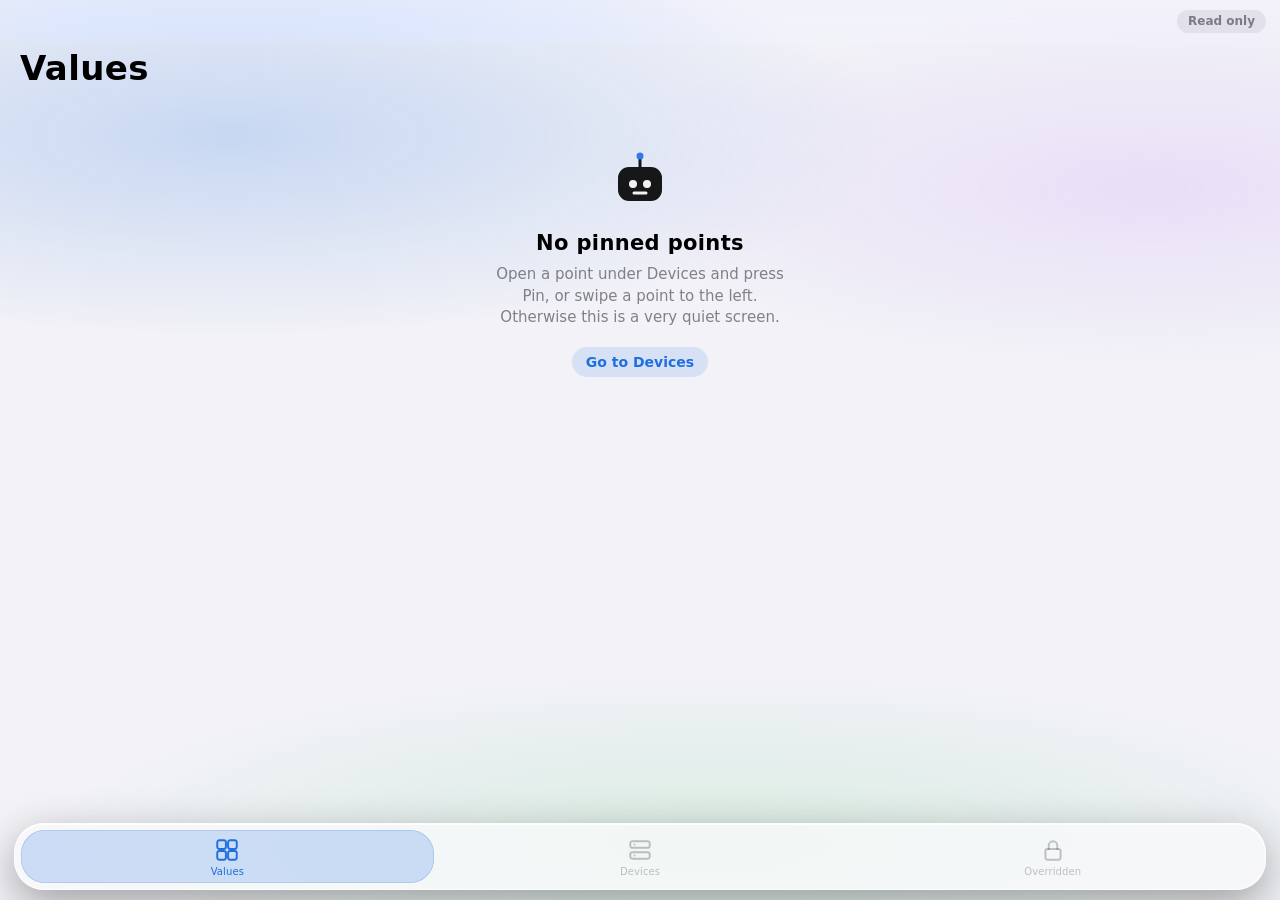
==== commit c439416b: "System-tagger kjenner S36026, logoer i topologi" ====
--- a/nabe_mobil.html
+++ b/nabe_mobil.html
@@ -82,6 +82,12 @@
 .liste{margin:0 16px 22px;background:var(--gruppe);border-radius:12px;overflow:hidden}
 .liste-fot{margin:-14px 20px 22px;font-size:13px;color:var(--fg2)}
 .seksjon{margin:22px 20px 7px;font-size:13px;text-transform:uppercase;letter-spacing:.02em;color:var(--fg2)}
+button.seksjon.gr{display:flex;align-items:center;gap:8px;width:calc(100% - 40px);background:none;border:0;padding:0;text-align:left;font:inherit;font-size:13px;text-transform:uppercase;letter-spacing:.02em;color:var(--fg2);cursor:pointer}
+button.seksjon.gr b{font-weight:600;color:var(--fg)}
+button.seksjon.gr small{margin-left:auto;font-size:12px;color:var(--fg3);font-variant-numeric:tabular-nums}
+button.seksjon.gr i{width:7px;height:7px;border-right:1.5px solid var(--fg3);border-bottom:1.5px solid var(--fg3);transform:rotate(45deg) translate(-2px,-2px);transition:transform .15s;flex:none}
+button.seksjon.gr[aria-expanded="false"] i{transform:rotate(-45deg)}
+.grvelger{margin:-4px 16px 12px}
 .celle{display:flex;align-items:center;gap:12px;min-height:54px;padding:8px 16px;width:100%;background:none;border:0;text-align:left;position:relative;color:inherit}
 .celle + .celle::before,.celle + label.celle::before,label.celle + .celle::before{content:"";position:absolute;top:0;left:16px;right:0;height:.5px;background:var(--sep)}
 .celle.med-ikon + .celle.med-ikon::before{left:58px}
@@ -94,6 +100,14 @@
 .ct1{font-size:17px;overflow:hidden;text-overflow:ellipsis;white-space:nowrap}
 .ct2{font-size:13px;color:var(--fg2);overflow:hidden;text-overflow:ellipsis;white-space:nowrap}
 .ct2.mono{font-family:var(--mono);font-size:12px}
+.suff{font-family:var(--mono);font-size:.62em;color:var(--fg2);font-weight:400}
+.systags{display:flex;flex-wrap:wrap;gap:5px;margin-top:6px}
+.stor-under + .systags{margin:2px 16px 12px}
+.systag{font-style:normal;font-size:11.5px;color:var(--fg2);padding:2px 8px;border:1px solid var(--line,rgba(128,128,128,.35));border-radius:999px;white-space:nowrap}
+.systag b{font-family:var(--mono);font-weight:600;color:var(--fg)}
+.lev-ikon{display:inline-block;height:11px;aspect-ratio:var(--ar,1);max-width:56px;vertical-align:-1px;background:currentColor;color:var(--fg2);
+  -webkit-mask:var(--li) center/contain no-repeat;mask:var(--li) center/contain no-repeat;-webkit-mask-source-type:luminance;mask-mode:luminance}
+.lev-logo{font:700 9px/1 var(--mono);letter-spacing:.08em;padding:2px 5px 1px;border-radius:4px;border:1px solid currentColor;color:var(--fg2);white-space:nowrap}
 .cv{margin-left:auto;color:var(--fg2);font-variant-numeric:tabular-nums;white-space:nowrap;font-size:17px;padding-left:8px}
 .cv small{font-size:13px;color:var(--fg3);margin-left:2px}
 .chev{width:8px;height:14px;color:var(--fg3);flex:none;margin-left:2px}
@@ -189,6 +203,9 @@
   background:#000;color:#fff;padding:11px 18px;border-radius:99px;font-size:14px;font-weight:600;text-align:center;line-height:1.3;
   box-shadow:0 8px 28px rgba(0,0,0,.35);border:.5px solid rgba(255,255,255,.14);opacity:0;transition:transform .5s cubic-bezier(.2,1.25,.3,1),opacity .2s;pointer-events:none}
 .hud.vis{transform:translate(-50%,0);opacity:1}
+/* Mistet kontakten: blir stående til PC-en svarer igjen, under vanlige meldinger. Tegn og ord, ikke farge alene. */
+.hud.borte{top:calc(env(safe-area-inset-top) + 58px);z-index:79;display:flex;gap:8px;align-items:center;border-color:rgba(255,184,0,.55)}
+.hud.borte b{color:var(--warn);font-weight:700}
 
 /* ---- test, graf og resultat */
 svg.graf{width:100%;height:130px;display:block;background:var(--gruppe);border-radius:12px}
@@ -302,6 +319,8 @@
 </head>
 <body>
 <div id="rot"></div>
+<script src="/m/lev-logo.js"></script>
+<script src="/m/lev.js"></script>
 <script>
 'use strict';
 const NO = /^(nb|no|nn)/i.test(navigator.language || 'nb');
@@ -360,9 +379,55 @@
 document.addEventListener('click', e => { if (e.target.closest('button') && navigator.vibrate && navigator.userActivation && navigator.userActivation.hasBeenActive) { try { navigator.vibrate(6); } catch {} } }, true);
 window.addEventListener('scroll', () => document.body.classList.toggle('skrullet', window.scrollY > 36), {passive: true});
 
+// Haptikk der telefonen kan (iOS lar ikke nettsider gjøre det). Ett mønster for hver slags utfall.
+const hapt = m => { try { if (navigator.vibrate && navigator.userActivation && navigator.userActivation.hasBeenActive) navigator.vibrate(m); } catch {} };
+
+// Kontakten med PC-en. To bom på rad og siden sier fra; første svar etterpå og den sier fra igjen. Pollingen
+// gjør at den prøver av seg selv, og alt som er skrevet slippes av PC-en uansett, så ingenting henger igjen.
+let bomTeller = 0;
+function kobling(ok) {
+  if (ok) {
+    bomTeller = 0;
+    if (S.borte) {
+      S.borte = false;
+      const e = $('borte');
+      if (e) e.classList.remove('vis');
+      toast(T('Kontakten er tilbake. Alt er som du lot det.', 'Contact is back. Everything is as you left it.'));
+      hapt(16);
+      if (S.tab === 'mine') lastMine();
+    }
+    return;
+  }
+  if (++bomTeller < 2 || S.borte) return;
+  S.borte = true;
+  let e = $('borte');
+  if (!e) { e = document.createElement('div'); e.id = 'borte'; e.className = 'hud borte'; e.setAttribute('role', 'status'); document.body.appendChild(e); }
+  e.innerHTML = `<b aria-hidden="true">!</b><span>${T('Mistet kontakten med PC-en. Prøver igjen. Det du har satt slippes av seg selv.', 'Lost contact with the PC. Retrying. What you set is released by itself.')}</span>`;
+  requestAnimationFrame(() => e.classList.add('vis'));
+  hapt([40, 50, 40]);
+  if (S.test && !$('ark').hidden) tegTest();
+}
+window.addEventListener('offline', () => { bomTeller = 5; kobling(false); });
+
+// Skjermen holdes våken så lenge noe kjører eller står overstyrt, og slippes ellers, så batteriet ikke betaler for det.
+let vakt = null;
+async function oppdaterVaken() {
+  const trengs = !!((S.test && S.test.kjorer) || (S.mine && S.mine.length));
+  try {
+    if (trengs && !vakt && 'wakeLock' in navigator && document.visibilityState === 'visible') {
+      vakt = await navigator.wakeLock.request('screen');
+      vakt.addEventListener('release', () => { vakt = null; });
+    } else if (!trengs && vakt) { const v = vakt; vakt = null; await v.release(); }
+  } catch { vakt = null; }
+}
+document.addEventListener('visibilitychange', () => { if (document.visibilityState === 'visible') oppdaterVaken(); });
+setInterval(oppdaterVaken, 5000);
+
 async function api(sti, body) {
   const opt = body === undefined ? {headers: {'X-Sprak': H['X-Sprak']}} : {method: 'POST', headers: H, body: JSON.stringify(body)};
-  const r = await fetch(sti, opt);
+  let r;
+  try { r = await fetch(sti, opt); } catch (e) { kobling(false); throw e; }
+  kobling(true);
   if (r.status === 401) { visLogin(); throw new Error('401'); }
   let j = {};
   try { j = await r.json(); } catch {}
@@ -478,7 +543,7 @@
   if (!p) return;
   p.textContent = S.skriv ? T('Skriving på', 'Writing on') : T('Bare lesing', 'Read only');
   p.className = 'pille' + (S.skriv ? ' skriv' : '');
-  $('banner').innerHTML = S.readonly ? `<div class="merknad"><span aria-hidden="true">⚠</span>${T('NABE står i lesemodus på PC-en. Ingenting kan skrives.', 'NABE is in read-only mode on the PC. Nothing can be written.')}</div>` : '';
+  $('banner').innerHTML = S.readonly ? `<div class="merknad"><span aria-hidden="true">!</span>${T('NABE står i lesemodus på PC-en. Ingenting kan skrives.', 'NABE is in read-only mode on the PC. Nothing can be written.')}</div>` : '';
 }
 
 function teg() {
@@ -574,10 +639,20 @@
     for (const d of (s.enheter || [])) {
       if (!d.address || sett.has(d.address + d.device_instance)) continue;
       sett.add(d.address + d.device_instance);
-      ut.push({address: d.address, instans: d.device_instance, navn: d.object_name || ('Device ' + d.device_instance), vendor: d.vendor || '', anlegg: s.name || n});
+      // Samme navn som appen: anleggets eget navn, ellers navnene på de to første regulatorene, ellers området
+      const navnListe = (s.enheter || []).map(x => x.object_name).filter(Boolean);
+      const anleggNavn = s.navn || (navnListe.length ? navnListe.slice(0, 2).join(', ') + (navnListe.length > 2 ? ' +' + (navnListe.length - 2) : '') : '') || n;
+      ut.push({address: d.address, instans: d.device_instance, navn: d.object_name || ('Device ' + d.device_instance), vendor: (typeof vendorOf === 'function' && d.vendor) ? vendorOf(d.vendor).label : (d.vendor || ''), anlegg: anleggNavn, systemer: d.systemer || []});
     }
   }
   ut.sort((a, b) => a.address.localeCompare(b.address, undefined, {numeric: true}));
+  // Samme navn på flere enheter (Beckhoff_0 og Beckhoff_0): siste del av adressen skiller dem, som i appen
+  const antallNavn = new Map();
+  for (const d of ut) antallNavn.set(d.navn, (antallNavn.get(d.navn) || 0) + 1);
+  for (const d of ut) {
+    const m = /(\d+)(?::\d+)?$/.exec(String(d.address));
+    d.suffiks = antallNavn.get(d.navn) > 1 && m ? '.' + m[1] : '';
+  }
   S.enheter = ut;
 }
 
@@ -593,17 +668,33 @@
   tegEnhetListe(true);
 }
 
+/* Seksjonene kan lukkes og åpnes. Hva som er lukket huskes mens siden lever; et søk åpner alt. */
+S.lukket = S.lukket || new Set();
+const seksjonHode = (nokkel, tittel, n, apen) => `<button type="button" class="seksjon gr" data-gr="${esc(nokkel)}" aria-expanded="${apen}"><i></i><span>${tittel}</span><small>${n}</small></button>`;
+
 function tegEnhetListe(ny) {
   const q = S.sok.toLowerCase();
   const l = S.enheter.filter(d => !q || (d.navn + d.address + d.vendor + d.anlegg).toLowerCase().includes(q));
   const el = $('enhetListe');
   if (!el) return;
-  el.innerHTML = l.length ? `<div class="liste${ny ? ' ny' : ''}">${l.map(d => `<button class="celle med-ikon" data-i="${S.enheter.indexOf(d)}"><span class="ik enhet">${SVG('<rect x="6" y="6" width="12" height="12" rx="2"/><path d="M9 2v4M15 2v4M9 18v4M15 18v4M2 9h4M2 15h4M18 9h4M18 15h4"/>')}</span>
-      <span class="ct"><span class="ct1">${esc(d.navn)}</span><span class="ct2 mono">${esc(d.address)} · ${T('enhet', 'device')} ${esc(d.instans)}${d.vendor ? ' · ' + esc(d.vendor) : ''}</span></span>${CHEV}</button>`).join('')}</div>`
+  const celle = d => `<button class="celle med-ikon" data-i="${S.enheter.indexOf(d)}"><span class="ik enhet">${SVG('<rect x="6" y="6" width="12" height="12" rx="2"/><path d="M9 2v4M15 2v4M9 18v4M15 18v4M2 9h4M2 15h4M18 9h4M18 15h4"/>')}</span>
+      <span class="ct"><span class="ct1">${esc(d.navn)}${d.suffiks ? ` <small class="suff">${esc(d.suffiks)}</small>` : ''}</span><span class="ct2 mono">${esc(d.address)} · ${T('enhet', 'device')} ${esc(d.instans)}${d.vendor ? ' · ' + (typeof levLogo === 'function' ? levLogo(d.vendor) : esc(d.vendor)) : ''}</span>${systemTagger(d.systemer)}</span>${CHEV}</button>`;
+  // Bygg først: en igangkjøring er ett bygg om gangen. Bare ett bygg gir ingen overskrifter.
+  const bygg = new Map();
+  for (const d of l) { const k = d.anlegg || '—'; if (!bygg.has(k)) bygg.set(k, []); bygg.get(k).push(d); }
+  const medBygg = bygg.size > 1;
+  el.innerHTML = l.length ? (medBygg
+      ? [...bygg].map(([k, ds]) => { const apen = !!q || !S.lukket.has('b:' + k);
+          return seksjonHode('b:' + k, esc(k), ds.length, apen) + (apen ? `<div class="liste${ny ? ' ny' : ''}">${ds.map(celle).join('')}</div>` : ''); }).join('')
+      : `<div class="liste${ny ? ' ny' : ''}">${l.map(celle).join('')}</div>`)
     : tom(q ? T('Ingen treff', 'No match') : T('Ingen enheter ennå', 'No devices yet'),
       q ? T('Prøv et annet ord, eller en del av IP-en.', 'Try another word, or part of the IP.') : T('La PC-en skanne et område først. Jeg er bare telefonen.', 'Let the PC scan a range first. I am only the phone.'));
-  if (ny && l.length) stagger(el.firstElementChild);
-  el.onclick = e => { const b = e.target.closest('[data-i]'); if (b) apneEnhet(S.enheter[+b.dataset.i]); };
+  if (ny && l.length) el.querySelectorAll('.liste').forEach(x => stagger(x));
+  el.onclick = e => {
+    const g = e.target.closest('[data-gr]');
+    if (g) { const k = g.dataset.gr; S.lukket.has(k) ? S.lukket.delete(k) : S.lukket.add(k); tegEnhetListe(false); return; }
+    const b = e.target.closest('[data-i]'); if (b) apneEnhet(S.enheter[+b.dataset.i]);
+  };
 }
 
 async function apneEnhet(d) {
@@ -648,35 +739,72 @@
   const m = $('innhold');
   const d = S.enhet;
   navTilstand(d.navn, TITLER().enheter);
-  m.innerHTML = `<h1 class="stor-tittel">${esc(d.navn)}</h1><div class="stor-under">${esc(d.address)} · ${T('enhet', 'device')} ${esc(d.instans)}${d.vendor ? ' · ' + esc(d.vendor) : ''}</div>
+  const detaljSys = [...new Set(S.punkter.map(sysNr).filter(Boolean).map(x => x.slice(0, 3)))].sort();
+  m.innerHTML = `<h1 class="stor-tittel">${esc(d.navn)}${d.suffiks ? ` <small class="suff">${esc(d.suffiks)}</small>` : ''}</h1><div class="stor-under">${esc(d.address)} · ${T('enhet', 'device')} ${esc(d.instans)}${d.vendor ? ' · ' + (typeof levLogo === 'function' ? levLogo(d.vendor) : esc(d.vendor)) : ''}</div>
+    ${systemTagger(detaljSys.length ? detaljSys : d.systemer)}
     <div class="seg" id="seg">${[['alle', T('Alle', 'All')], ['pad', T('Pådrag', 'Outputs')], ['mal', T('Målinger', 'Inputs')]].map(([k, t]) => `<button data-ty="${k}" aria-pressed="${S.typer === k}">${t}</button>`).join('')}</div>
     <div class="sok">${SOK_IKON}<input type="search" id="pq" placeholder="${T('Søk punkt', 'Search point')}" value="${esc(S.pFilter)}" autocomplete="off" autocapitalize="off" spellcheck="false" aria-label="${T('Søk punkt', 'Search point')}"></div>
+    <div class="seg grvelger" id="grSeg" aria-label="${T('Grupper etter', 'Group by')}">${[['system', T('System', 'System')], ['type', T('Type', 'Type')], ['ingen', T('Ingen', 'None')]].map(([k, t]) => `<button data-gr2="${k}" aria-pressed="${(S.gruppe || (new Set(S.punkter.map(sysNr).filter(Boolean)).size > 1 ? 'system' : 'ingen')) === k}">${t}</button>`).join('')}</div>
     <div id="punktListe"></div>`;
+  $('grSeg').onclick = e => { const b = e.target.closest('[data-gr2]'); if (!b) return; S.gruppe = b.dataset.gr2; document.querySelectorAll('#grSeg button').forEach(x => x.setAttribute('aria-pressed', String(x.dataset.gr2 === S.gruppe))); segTommel($('grSeg')); tegPunktListe(false); };
   $('pq').oninput = e => { S.pFilter = e.target.value; tegPunktListe(false); };
   $('seg').onclick = e => { const ty = e.target.closest('[data-ty]'); if (!ty) return; S.typer = ty.dataset.ty; document.querySelectorAll('#seg button').forEach(b => b.setAttribute('aria-pressed', String(b.dataset.ty === S.typer))); segTommel($('seg')); tegPunktListe(false); };
   m.onclick = null;
-  segTommel($('seg'), false);
-  requestAnimationFrame(() => segTommel($('seg'), false));
+  segTommel($('seg'), false); segTommel($('grSeg'), false);
+  requestAnimationFrame(() => { segTommel($('seg'), false); segTommel($('grSeg'), false); });
   tegPunktListe(true);
 }
+
+/* Systemnummeret etter NS 3451 står i punktnavnet: A_360_001_RT401, 320.012-RT402. Uten det havner punktet under «Annet». */
+function sysNr(p) {
+  const les = (t) => {
+    const m = /(?:^|[^0-9])(\d{3})[._-](\d{3})(?![0-9])/.exec(t);
+    if (m) return m[1] + '.' + m[2];
+    const k = /(?:^|[^0-9A-Za-z])[Ss]?(3[1-8]0)([0-9]{2,3})(?![0-9])/.exec(t);   // S36026: system 360, nummer 026
+    return k ? k[1] + '.' + k[2].padStart(3, '0') : '';
+  };
+  return les(String(p.name || '')) || les(String(p.description || ''));
+}
+const sysTittel = (nr) => { const t = SYSTEMTYPE[nr.slice(0, 3)]; return `<b>${esc(nr)}</b>${t ? ' · ' + esc(T(t[0], t[1])) : ''}`; };
+const TYPENAVN = (t) => TYPEGRUPPE.pad.includes(t) ? T('Pådrag', 'Outputs') : T('Målinger', 'Inputs');
 
 function tegPunktListe(ny) {
   const q = S.pFilter.toLowerCase();
   const l = S.punkter.filter(p => (S.typer === 'alle' || (S.typer === 'pad' ? TYPEGRUPPE.pad.includes(p.type) : TYPEGRUPPE.mal.includes(p.type)))
     && (!q || ((p.name || '') + ' ' + (p.description || '')).toLowerCase().includes(q)));
-  const vis = l.slice(0, 120);
   const el = $('punktListe');
   if (!el) return;
-  el.innerHTML = vis.length ? `<div class="liste${ny ? ' ny' : ''}">${vis.map(p => {
+  // Gruppering: system når navnene har systemnummer, ellers ingen. Brukeren kan bytte til type eller ingen.
+  const antallSys = new Set(S.punkter.map(sysNr).filter(Boolean)).size;
+  const gr = S.gruppe || (antallSys > 1 ? 'system' : 'ingen');
+  const nokkelAv = gr === 'system' ? (p => sysNr(p) || 'zzz') : gr === 'type' ? (p => TYPEGRUPPE.pad.includes(p.type) ? '1' : '2') : null;
+  const sortert = nokkelAv ? l.slice().sort((a, b) => nokkelAv(a).localeCompare(nokkelAv(b), undefined, {numeric: true}) || String(a.name || '').localeCompare(String(b.name || ''), undefined, {numeric: true})) : l;
+  const vis = sortert.slice(0, nokkelAv ? 250 : 120);
+  const rad = p => {
       const festet = erFestet({address: S.enhet.address, objid: p.objid});
       return sveipRad(`data-o="${esc(p.objid)}"`, `<button class="celle med-ikon" data-o="${esc(p.objid)}"><span class="ik${erUt(p.type) ? ' ut' : ''}">${typeKort(p.type)}</span>
       <span class="ct"><span class="ct1">${esc(p.name || p.objid)}</span><span class="ct2">${festet ? T('Festet · ', 'Pinned · ') : ''}${esc(p.description || p.objid)}</span></span>
       <span class="cv">${esc(fmt(p.value))}<small>${esc(sym(p))}</small></span>${CHEV}</button>`, [[festet ? 'losne' : 'fest', festet ? T('Løsne', 'Unpin') : T('Fest', 'Pin'), festet ? 'losne' : 'fest']]);
-    }).join('')}</div>
+  };
+  let liste = '';
+  if (vis.length && nokkelAv) {
+    const deler = new Map();
+    for (const p of vis) { const k = nokkelAv(p); if (!deler.has(k)) deler.set(k, []); deler.get(k).push(p); }
+    liste = [...deler].map(([k, ps]) => {
+      const tittel = gr === 'system' ? (k === 'zzz' ? T('Annet', 'Other') : sysTittel(k)) : (k === '1' ? T('Pådrag', 'Outputs') : T('Målinger', 'Inputs'));
+      const apen = !!q || !S.lukket.has('p:' + gr + k);
+      return seksjonHode('p:' + gr + k, tittel, ps.length, apen) + (apen ? `<div class="liste${ny ? ' ny' : ''}">${ps.map(rad).join('')}</div>` : '');
+    }).join('');
+  } else if (vis.length) liste = `<div class="liste${ny ? ' ny' : ''}">${vis.map(rad).join('')}</div>`;
+  el.innerHTML = vis.length ? `${liste}
       <div class="liste-fot">${l.length} ${T('punkter', 'points')}${l.length > vis.length ? T(' · viser ' + vis.length + ', søk for å snevre inn', ' · showing ' + vis.length + ', search to narrow') : ''} · ${T('sveip til venstre for å feste', 'swipe left to pin')}</div>`
     : tom(T('Ingen treff', 'No match'), T('Ingen punkter passer. Prøv «Alle», eller et annet ord.', 'No points match. Try “All”, or another word.'));
-  if (ny && vis.length) stagger(el.firstElementChild);
-  el.onclick = e => { const b = e.target.closest('button[data-o]'); if (b) { const p = S.punkter.find(x => x.objid === b.dataset.o); apneArk(lagPunkt(p, S.enhet)); } };
+  if (ny && vis.length) el.querySelectorAll('.liste').forEach(x => stagger(x));
+  el.onclick = e => {
+    const g = e.target.closest('[data-gr]');
+    if (g) { const k = g.dataset.gr; S.lukket.has(k) ? S.lukket.delete(k) : S.lukket.add(k); tegPunktListe(false); return; }
+    const b = e.target.closest('button[data-o]'); if (b) { const p = S.punkter.find(x => x.objid === b.dataset.o); apneArk(lagPunkt(p, S.enhet)); }
+  };
 }
 
 const lagPunkt = (p, d) => ({address: d.address, enhet: d.navn, instans: d.instans, objid: p.objid, type: p.type, name: p.name, beskrivelse: p.description,
@@ -802,7 +930,7 @@
     const b = document.createElement('div');
     b.className = 'as'; b.setAttribute('role', 'alertdialog'); b.setAttribute('aria-modal', 'true');
     b.innerHTML = `<div class="as-kort"><div class="as-topp"><h3>${esc(tittel)}</h3>${o.under ? `<div class="under">${esc(o.under)}</div>` : ''}${broed ? `<div class="tekst">${esc(broed)}</div>` : ''}</div>${kort}
-      ${o.advarsel ? `<div class="advarsel"><span aria-hidden="true">⚠</span>${esc(o.advarsel)}</div>` : ''}
+      ${o.advarsel ? `<div class="advarsel"><span aria-hidden="true">!</span>${esc(o.advarsel)}</div>` : ''}
       <button class="as-knapp prim" id="bJa">${esc(knapp || 'OK')}</button></div>
       <div class="as-avbryt"><button class="as-knapp" id="bNei">${T('Avbryt', 'Cancel')}</button></div>`;
     document.body.appendChild(b);
@@ -898,6 +1026,7 @@
     chips: [T('Prioritet 8', 'Priority 8'), T('Slippes automatisk etter ' + S.maks + ' min', 'Released automatically after ' + S.maks + ' min')],
     advarsel: T('Dette endrer et anlegg i drift.', 'This changes a plant in operation.')})) return;
   const r = await api('/api/write', {address: p.address, objid: p.objid, value: v, priority: 8, auto_release_min: S.maks});
+  hapt(r.status === 'done' ? 14 : [50, 40, 50]);
   toast(r.status === 'done' ? T('Satt. Slippes om ' + (r.auto_release_min || S.maks) + ' min, selv om du glemmer det.', 'Set. Released in ' + (r.auto_release_min || S.maks) + ' min, even if you forget.') : (r.error || T('Feilet', 'Failed')));
   lastMine(); pollVerdier();
 }
@@ -912,7 +1041,8 @@
     under: (p.name || p.objid) + ' → ' + (m.name || maal),
     broed: `${T('Trinn', 'Steps')}: ${trinn.join(', ')} %   ·   ${T('Tid', 'Time')}: ${Math.ceil(sek / 60 * 10) / 10} min\n\n${T('Pådraget settes i manuell (prioritet 8) og slippes automatisk når testen er ferdig, avbrutt eller feiler. Anlegget kan reagere kraftig.', 'The output is put in manual (priority 8) and released automatically when the test finishes, is cancelled or fails. The plant may react strongly.')}`,
     advarsel: T('Dette endrer et anlegg i drift.', 'This changes a plant in operation.')})) return;
-  const r = await api('/api/test/svar', {address: p.address, padrag: p.objid, maaling: maal, trinn, pause_s: pause, prioritet: 8});
+  const r = await api('/api/test/svar', {address: p.address, padrag: p.objid, maaling: maal, trinn, pause_s: pause, prioritet: 8,
+    enhet_navn: p.enhet || null, padrag_navn: p.name || null, maaling_navn: m.name || null, via: 'mobil'});
   if (r.status !== 'started') return toast(r.error || T('Kunne ikke starte', 'Could not start'));
   S.test = {id: r.id, maaling: maal, maaling_address: p.address, kjorer: true, p, pause, trinn, navnMaal: m.name || maal};
   tegTest();
@@ -920,9 +1050,32 @@
     const j = await api('/api/test/svar/' + r.id).catch(() => null);
     if (!j || j.status !== 'done') return;
     S.test.d = j.test;
-    if (j.test.status !== 'kjorer' && j.test.fase === 'ferdig') { S.test.kjorer = false; clearInterval(S.test.lop); lastMine(); }
+    if (j.test.status !== 'kjorer' && j.test.fase === 'ferdig') {
+      S.test.kjorer = false; clearInterval(S.test.lop); lastMine(); oppdaterVaken();
+      hapt(j.test.status === 'ferdig' ? [20, 60, 20] : [60, 40, 60]);
+      // Forrige test på samme pådrag og måling, så resultatet kan sammenlignes før og etter en justering.
+      const h = await api('/api/test/svar-historikk?padrag=' + encodeURIComponent(S.test.p.objid) + '&address=' + encodeURIComponent(S.test.p.address)
+        + '&maaling=' + encodeURIComponent(S.test.maaling)).catch(() => null);
+      if (S.test && h && h.tester) S.test.forrige = h.tester.find(x => x.id !== r.id && x.resultat && x.resultat.dom !== 'ingen') || null;
+    }
     tegTest();
   }, 1000);
+}
+
+// Før og etter: samme tall fra forrige test ved siden av dette, med forskjellen.
+function forEtter(f, n) {
+  if (!f || !f.resultat || !n || n.dom === 'ingen') return '';
+  const rad = (navn, a, b, enhet) => {
+    const d = (a != null && b != null) ? Math.round((b - a) * 100) / 100 : null;
+    const pil = d === null ? '–' : d === 0 ? '=' : d > 0 ? '▲ +' + d : '▼ ' + d;
+    const v = x => x == null ? '–' : x + enhet;
+    return `<div class="test-rad"><span>${navn}</span><span>${v(a)}</span><span>${v(b)}</span><span>${pil}</span></div>`;
+  };
+  const a = f.resultat, dato = new Date(f.t * 1000);
+  const nar = dato.toDateString() === new Date().toDateString() ? dato.toTimeString().slice(0, 5) : dato.toLocaleDateString();
+  return `<div class="seksjon">${T('Før og etter', 'Before and after')} · ${T('forrige test', 'previous test')} ${esc(nar)}</div><div class="liste">
+    <div class="test-rad hode"><span></span><span>${T('Før', 'Before')}</span><span>${T('Nå', 'Now')}</span><span>${T('Endring', 'Change')}</span></div>
+    ${rad(T('Per 10 %', 'Per 10 %'), a.per_10, n.per_10, '')}${rad(T('Dødtid', 'Dead time'), a.dode_s, n.dode_s, ' s')}${rad('63 %', a.t63_s, n.t63_s, ' s')}</div>`;
 }
 
 function graf(serie, trinnT) {
@@ -971,6 +1124,8 @@
     ${d.steg.length ? `<div class="liste"><div class="test-rad hode"><span>${T('Trinn', 'Step')}</span><span>${T('Endring', 'Change')}</span><span>${T('Dødtid', 'Dead')}</span><span>63 %</span></div>${d.steg.map(s => `<div class="test-rad"><span>${s.til} %</span>
       <span>${s.reagerte ? (s.endring > 0 ? '+' : '') + s.endring : T('ingen', 'none')}</span><span>${s.dode_s != null ? s.dode_s + ' s' : '–'}</span><span>${s.t63_s != null ? s.t63_s + ' s' : '–'}</span></div>`).join('')}</div>` : ''}
     ${ferdig && d.resultat ? `<div class="liste"><div class="dom">${esc(domTekst(d.resultat, t.pause))}</div></div>` : ''}
+    ${ferdig ? forEtter(t.forrige, d.resultat) : ''}
+    ${S.borte && !ferdig ? `<div class="liste-fot">${T('Mistet kontakten. Testen går videre på PC-en og slipper pådraget selv når den er ferdig.', 'Lost contact. The test carries on on the PC and releases the output by itself when done.')}</div>` : ''}
     ${ferdig ? `<div class="liste-fot" style="margin-top:-10px">${d.sluppet ? T('Pådraget er sluppet tilbake til anlegget.', 'The output has been released back to the plant.') : T('Pådraget ble ikke bekreftet sluppet. Sjekk fanen Overstyrt.', 'The release was not confirmed. Check the Overridden tab.')}</div>` : ''}
     ${ferdig ? `<button class="knapp-stor" id="tLukk2">${T('Ferdig', 'Done')}</button>` : `<button class="knapp-stor fare" id="tAvbryt2">${T('Avbryt og slipp', 'Cancel and release')}</button>`}</div>`;
   $('arkInn').scrollTop = rull;
@@ -1196,7 +1351,7 @@
     S.lop = setInterval(() => { pollVerdier(); }, 2000);
     setInterval(lastMine, 15000);
     setInterval(status, 10000);
-    try { if ('wakeLock' in navigator) navigator.wakeLock.request('screen').catch(() => {}); } catch {}
+    oppdaterVaken();
   } else {
     visLogin(new URLSearchParams(location.search).get('feil') ? T('Feil kode, eller koden er utløpt.', 'Wrong code, or the code has expired.') : '');
   }
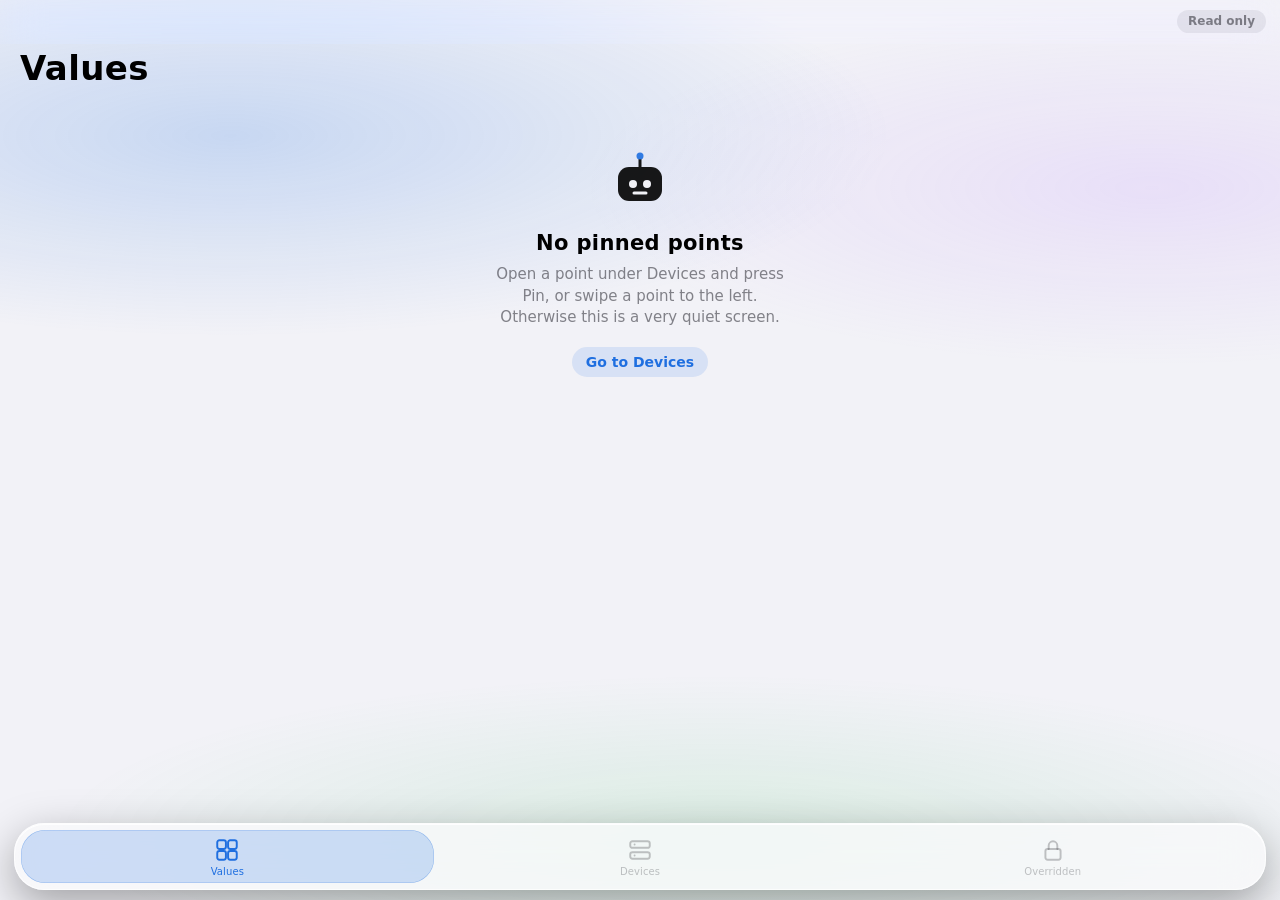
==== commit 6b32dd14: "2.45: mobil med veiviser, telefonens nett som hovedvei, Tailscale som reserve - PC: veiviser i Mobil" ====
--- a/nabe_mobil.html
+++ b/nabe_mobil.html
@@ -199,13 +199,27 @@
 .advarsel{display:flex;gap:8px;align-items:center;font-size:13px;color:var(--fg2)}.advarsel span{color:var(--warn);font-size:15px}
 
 /* ---- melding øverst, som en kapsel */
-.hud{position:fixed;top:calc(env(safe-area-inset-top) + 8px);left:50%;transform:translate(-50%,-160%);z-index:80;max-width:calc(100% - 32px);
+.hud{position:fixed;top:calc(env(safe-area-inset-top) + 8px);left:50%;transform:translate(-50%,-160%);z-index:80;width:max-content;max-width:calc(100% - 32px);
   background:#000;color:#fff;padding:11px 18px;border-radius:99px;font-size:14px;font-weight:600;text-align:center;line-height:1.3;
   box-shadow:0 8px 28px rgba(0,0,0,.35);border:.5px solid rgba(255,255,255,.14);opacity:0;transition:transform .5s cubic-bezier(.2,1.25,.3,1),opacity .2s;pointer-events:none}
 .hud.vis{transform:translate(-50%,0);opacity:1}
 /* Mistet kontakten: blir stående til PC-en svarer igjen, under vanlige meldinger. Tegn og ord, ikke farge alene. */
-.hud.borte{top:calc(env(safe-area-inset-top) + 58px);z-index:79;display:flex;gap:8px;align-items:center;border-color:rgba(255,184,0,.55)}
+.hud.borte{top:calc(env(safe-area-inset-top) + 58px);z-index:79;display:flex;gap:10px;align-items:center;border-color:rgba(255,184,0,.55);
+  left:12px;right:12px;width:auto;max-width:520px;margin:0 auto;border-radius:18px;padding:12px 14px;transform:translateY(-160%)}
+.hud.borte.vis{transform:none}
+/* Trendkurven på punktet som er åpent, og steg-knappene for settpunkt */
+.spor{margin:2px 16px 4px;color:var(--tint)}
+.spor svg{display:block;width:100%;height:46px}
+.spor div{display:flex;justify-content:space-between;font-size:11px;color:var(--fg2);font-variant-numeric:tabular-nums}
+.steg-rad{display:grid;grid-template-columns:repeat(4,1fr);gap:8px;margin:0 16px 12px}
+.steg-rad button{min-height:44px;border-radius:12px;border:0;background:var(--felt);color:var(--fg,inherit);font:inherit;font-size:16px;font-weight:600;font-variant-numeric:tabular-nums}
+.steg-rad button:active{opacity:.6}
+.hud.borte .borte-t{flex:1;min-width:0}
 .hud.borte b{color:var(--warn);font-weight:700}
+.hud.borte .borte-t{display:flex;flex-direction:column;gap:2px;text-align:left}
+.hud.borte small{font-size:12px;opacity:.75}
+.hud.borte button{flex:none;font:inherit;font-size:13px;font-weight:600;color:var(--accent,#0a84ff);background:none;border:0;padding:8px 4px 8px 8px;cursor:pointer}
+.hud.borte.vis{pointer-events:auto}
 
 /* ---- test, graf og resultat */
 svg.graf{width:100%;height:130px;display:block;background:var(--gruppe);border-radius:12px}
@@ -385,9 +399,25 @@
 // Kontakten med PC-en. To bom på rad og siden sier fra; første svar etterpå og den sier fra igjen. Pollingen
 // gjør at den prøver av seg selv, og alt som er skrevet slippes av PC-en uansett, så ingenting henger igjen.
 let bomTeller = 0;
+/* Hva som oftest er galt når PC-en ikke svarer, avhengig av veien telefonen går. */
+function kontaktTips(vert) {
+  if (/\.ts\.net$/.test(vert) || /^100\.(6[4-9]|[7-9]\d|1[01]\d|12[0-7])\./.test(vert)) return T('Sjekk at Tailscale er på på telefonen.', 'Check that Tailscale is on on the phone.');
+  if (/^(172\.20\.10\.|192\.168\.4[23]\.)/.test(vert)) return T('Sjekk at «Del internett» er på, og at PC-en er koblet til.', 'Check that the hotspot is on and the PC is connected.');
+  if (/^192\.168\.137\./.test(vert)) return T('Sjekk at telefonen er på PC-ens hotspot.', 'Check that the phone is on the PC hotspot.');
+  return T('Sjekk at telefonen er på samme nett som PC-en, og at PC-en ikke sover.', 'Check that the phone is on the same network as the PC, and that the PC is awake.');
+}
+let sistSvar = Date.now(), borteTikk = 0;
+function borteAlder() {
+  const e = document.querySelector('#borte small');
+  if (!e) return;
+  const s = Math.max(0, Math.round((Date.now() - sistSvar) / 1000));
+  e.textContent = (s < 120 ? T(`Sist svar for ${s} s siden. `, `Last answer ${s} s ago. `) : T(`Sist svar for ${Math.round(s / 60)} min siden. `, `Last answer ${Math.round(s / 60)} min ago. `)) + kontaktTips(location.hostname);
+}
 function kobling(ok) {
   if (ok) {
     bomTeller = 0;
+    sistSvar = Date.now();
+    clearInterval(borteTikk);
     if (S.borte) {
       S.borte = false;
       const e = $('borte');
@@ -402,7 +432,11 @@
   S.borte = true;
   let e = $('borte');
   if (!e) { e = document.createElement('div'); e.id = 'borte'; e.className = 'hud borte'; e.setAttribute('role', 'status'); document.body.appendChild(e); }
-  e.innerHTML = `<b aria-hidden="true">!</b><span>${T('Mistet kontakten med PC-en. Prøver igjen. Det du har satt slippes av seg selv.', 'Lost contact with the PC. Retrying. What you set is released by itself.')}</span>`;
+  e.innerHTML = `<b aria-hidden="true">!</b><span class="borte-t"><span>${T('Mistet kontakten med PC-en. Prøver igjen. Det du har satt slippes av seg selv.', 'Lost contact with the PC. Retrying. What you set is released by itself.')}</span><small></small></span><button type="button">${T('Prøv nå', 'Retry')}</button>`;
+  e.querySelector('button').onclick = () => proevNaa();
+  borteAlder();
+  clearInterval(borteTikk);
+  borteTikk = setInterval(borteAlder, 1000);
   requestAnimationFrame(() => e.classList.add('vis'));
   hapt([40, 50, 40]);
   if (S.test && !$('ark').hidden) tegTest();
@@ -423,10 +457,24 @@
 document.addEventListener('visibilitychange', () => { if (document.visibilityState === 'visible') oppdaterVaken(); });
 setInterval(oppdaterVaken, 5000);
 
+/* Mobilnettet kan bli hengende uten å si fra. Hver forespørsel har derfor en frist; en lesing prøves igjen av seg selv,
+   en skriving aldri, for den kan ha kommet fram selv om svaret ikke gjorde det. */
+async function hentMedFrist(sti, opt, frist) {
+  const stopp = new AbortController();
+  const t = setTimeout(() => stopp.abort(), frist);
+  try { return await fetch(sti, Object.assign({signal: stopp.signal}, opt)); } finally { clearTimeout(t); }
+}
+const SKRIVER = /^\/api\/(write|test\/svar)$/;
 async function api(sti, body) {
   const opt = body === undefined ? {headers: {'X-Sprak': H['X-Sprak']}} : {method: 'POST', headers: H, body: JSON.stringify(body)};
+  const skriving = body !== undefined && SKRIVER.test(sti);
   let r;
-  try { r = await fetch(sti, opt); } catch (e) { kobling(false); throw e; }
+  try { r = await hentMedFrist(sti, opt, skriving ? 30000 : 15000); }
+  catch (e) {
+    kobling(false);
+    if (skriving) return {status: 'usikkert', error: T('Usikkert om det kom fram. Sjekk verdien før du prøver igjen.', 'Not sure it got through. Check the value before you try again.')};
+    throw e;
+  }
   kobling(true);
   if (r.status === 401) { visLogin(); throw new Error('401'); }
   let j = {};
@@ -487,7 +535,8 @@
 
 /* ------------------------------------------------------------- innlogging */
 function visLogin(feil) {
-  clearInterval(S.lop);
+  S.inne = false;
+  clearTimeout(S.lop);
   document.body.classList.remove('skrullet');
   $('rot').innerHTML = `<div class="logg">${ANSIKT}<h1>NABE</h1>
     <p>${T('Skriv koden som står i NABE på PC-en, under «Mobil». Eller skann QR-koden, så slipper du.', 'Type the code shown in NABE on the PC, under “Mobile”. Or scan the QR code and skip this.')}</p>
@@ -499,10 +548,11 @@
     if (sender) return;
     sender = true;
     try {
-      const r = await fetch('/m/logginn', {method: 'POST', headers: H, body: JSON.stringify({kode: $('kode').value})});
+      const r = await hentMedFrist('/m/logginn', {method: 'POST', headers: H, body: JSON.stringify({kode: $('kode').value})}, 15000);
       const j = await r.json().catch(() => ({}));
       if (j.ok) start(); else { $('lFeil').textContent = j.feil || T('Feil kode.', 'Wrong code.'); $('kode').select(); }
-    } finally { sender = false; }
+    } catch { $('lFeil').textContent = T('Får ikke kontakt med PC-en. ', 'Cannot reach the PC. ') + kontaktTips(location.hostname); }
+    finally { sender = false; }
   };
   $('lKnapp').onclick = gaa;
   $('kode').addEventListener('keydown', e => { if (e.key === 'Enter') gaa(); });
@@ -612,7 +662,36 @@
   });
 }
 
+/* Over et tregt nett skal ikke forespørslene hope seg opp: én av gangen, og pausen mellom dem følger svartiden. */
+let pollGaar = false, pollTid = 0;
 async function pollVerdier() {
+  if (pollGaar) return;
+  pollGaar = true;
+  const t0 = Date.now();
+  try { await pollEn(); } finally { pollGaar = false; pollTid = Date.now() - t0; }
+}
+const pollPause = (svartid) => Math.min(8000, Math.max(2000, Math.round(svartid * 1.5)));
+function pollNeste() {
+  clearTimeout(S.lop);
+  if (!S.inne) return;
+  S.lop = setTimeout(async () => {
+    try {
+      // Skjermen av: ingen trafikk. Borte: spør etter livstegn selv om det ikke er noe å lese.
+      if (!document.hidden) { if (S.borte) await status(); await pollVerdier(); }
+    } catch {}
+    pollNeste();
+  }, S.borte ? 3000 : pollPause(pollTid));
+}
+async function proevNaa() {
+  if (!S.inne) return;
+  bomTeller = 0;
+  try { await status(); await pollVerdier(); await lastMine(); } catch {}
+}
+// Telefonen tas opp av lomma, eller dekningen er tilbake: spør med en gang
+document.addEventListener('visibilitychange', () => { if (!document.hidden) proevNaa(); });
+window.addEventListener('online', () => proevNaa());
+
+async function pollEn() {
   const mal = {};
   S.pins.forEach(p => { (mal[p.address] = mal[p.address] || []).push(p.objid); });
   if (S.apent) { (mal[S.apent.address] = mal[S.apent.address] || []).push(S.apent.objid); }
@@ -683,22 +762,43 @@
   const bygg = new Map();
   for (const d of l) { const k = d.anlegg || '—'; if (!bygg.has(k)) bygg.set(k, []); bygg.get(k).push(d); }
   const medBygg = bygg.size > 1;
-  el.innerHTML = l.length ? (medBygg
+  // Snarveiene: det PC-en har åpent akkurat nå, og det du selv åpnet sist
+  const snar = [];
+  const cellerFor = (liste) => `<div class="liste">${liste.map(d => `<button class="celle med-ikon" data-snar="${esc(d.address)}"><span class="ik enhet">${SVG('<rect x="6" y="6" width="12" height="12" rx="2"/><path d="M9 2v4M15 2v4M9 18v4M15 18v4M2 9h4M2 15h4M18 9h4M18 15h4"/>')}</span>
+      <span class="ct"><span class="ct1">${esc(d.navn)}${d.suffiks ? ` <small class="suff">${esc(d.suffiks)}</small>` : ''}</span><span class="ct2 mono">${esc(d.address)}</span></span>${CHEV}</button>`).join('')}</div>`;
+  if (!q) {
+    const paaPc = S.aktiv && finnEnhet(S.aktiv);
+    if (paaPc) snar.push(`<div class="seksjon">${T('Åpent på PC-en', 'Open on the PC')}</div>${cellerFor([paaPc])}`);
+    const sist = (LS.les('sist') || []).map(finnEnhet).filter(d => d && (!paaPc || d.address !== paaPc.address)).slice(0, 3);
+    if (sist.length && S.enheter.length > 4) snar.push(`<div class="seksjon">${T('Sist brukt', 'Recently used')}</div>${cellerFor(sist)}`);
+    if (snar.length && !medBygg) snar.push(`<div class="seksjon">${T('Alle', 'All')}</div>`);
+  }
+  el.innerHTML = snar.join('') + (l.length ? (medBygg
       ? [...bygg].map(([k, ds]) => { const apen = !!q || !S.lukket.has('b:' + k);
           return seksjonHode('b:' + k, esc(k), ds.length, apen) + (apen ? `<div class="liste${ny ? ' ny' : ''}">${ds.map(celle).join('')}</div>` : ''); }).join('')
       : `<div class="liste${ny ? ' ny' : ''}">${l.map(celle).join('')}</div>`)
-    : tom(q ? T('Ingen treff', 'No match') : T('Ingen enheter ennå', 'No devices yet'),
-      q ? T('Prøv et annet ord, eller en del av IP-en.', 'Try another word, or part of the IP.') : T('La PC-en skanne et område først. Jeg er bare telefonen.', 'Let the PC scan a range first. I am only the phone.'));
+    : snar.length ? '' : tom(q ? T('Ingen treff', 'No match') : T('Ingen enheter ennå', 'No devices yet'),
+      q ? T('Prøv et annet ord, eller en del av IP-en.', 'Try another word, or part of the IP.') : T('La PC-en skanne et område først. Jeg er bare telefonen.', 'Let the PC scan a range first. I am only the phone.')));
   if (ny && l.length) el.querySelectorAll('.liste').forEach(x => stagger(x));
   el.onclick = e => {
     const g = e.target.closest('[data-gr]');
     if (g) { const k = g.dataset.gr; S.lukket.has(k) ? S.lukket.delete(k) : S.lukket.add(k); tegEnhetListe(false); return; }
+    const sn = e.target.closest('[data-snar]');
+    if (sn) { const d = finnEnhet({address: sn.dataset.snar}) || (S.aktiv && S.aktiv.address === sn.dataset.snar ? finnEnhet(S.aktiv) : null); if (d) apneEnhet(d); return; }
     const b = e.target.closest('[data-i]'); if (b) apneEnhet(S.enheter[+b.dataset.i]);
   };
 }
 
+/* En snarvei kan peke på en enhet som ikke ligger i anleggsminnet ennå (PC-en har den bare åpen): da holder det den sier. */
+function finnEnhet(s) {
+  if (!s || !s.address) return null;
+  const d = S.enheter.find(x => x.address === s.address && (s.instans == null || x.instans == null || x.instans === s.instans)) || S.enheter.find(x => x.address === s.address);
+  return d || (s.navn !== undefined ? {address: s.address, instans: s.instans, navn: s.navn || s.address, vendor: '', anlegg: '', systemer: [], suffiks: ''} : null);
+}
+
 async function apneEnhet(d) {
   S.enhet = d; S.punkter = []; S.pFilter = ''; S.typer = 'alle';
+  LS.skriv('sist', [{address: d.address, instans: d.instans, navn: d.navn}, ...(LS.les('sist') || []).filter(x => x.address !== d.address)].slice(0, 6));
   window.scrollTo(0, 0);
   const tilbake = (melding) => { if (melding) toast(melding); if (S.enhet === d) { S.enhet = null; if (S.tab === 'enheter') { tegEnheter(); animer('tilbake'); } } };
   navTilstand(d.navn, TITLER().enheter);
@@ -946,6 +1046,26 @@
   if (!el || !p) return;
   const v = (S.vals[p.address] || {})[p.objid];
   el.innerHTML = esc(fmt(v === undefined ? p.verdi : v)) + `<small>${esc(p.sym || '')}</small>`;
+  tegSpor(v === undefined ? p.verdi : v);
+}
+
+/* Hva verdien har gjort siden du åpnet punktet: står den, stiger den, eller pendler den? */
+let spor = {nokkel: '', punkter: []};
+function tegSpor(v) {
+  const el = $('arkSpor'), p = S.apent;
+  if (!el || !p || typeof v !== 'number') return;
+  const nokkel = pinNokkel(p);
+  if (spor.nokkel !== nokkel) spor = {nokkel, punkter: []};
+  const naa = Date.now(), sist = spor.punkter[spor.punkter.length - 1];
+  if (!sist || naa - sist[0] > 1500) spor.punkter.push([naa, v]);
+  if (spor.punkter.length > 150) spor.punkter.shift();
+  if (spor.punkter.length < 3) return;
+  const verdier = spor.punkter.map(x => x[1]), lo = Math.min(...verdier), hi = Math.max(...verdier), t0 = spor.punkter[0][0], dt = Math.max(1, naa - t0), d = Math.max(hi - lo, Math.abs(hi) * 0.002, 0.1);
+  const midt = (hi + lo) / 2;
+  const xy = spor.punkter.map(([t, y]) => `${((t - t0) / dt * 300).toFixed(1)},${(23 - (y - midt) / d * 40).toFixed(1)}`).join(' ');
+  const s = Math.round(dt / 1000);
+  el.innerHTML = `<svg viewBox="0 0 300 46" preserveAspectRatio="none" aria-hidden="true"><polyline points="${xy}" fill="none" stroke="currentColor" stroke-width="2" vector-effect="non-scaling-stroke" stroke-linejoin="round"/></svg>
+    <div><span>${s < 120 ? s + ' s' : Math.round(s / 60) + ' min'}</span><span>${lo === hi ? T('uendret', 'unchanged') : esc(fmt(lo)) + ' – ' + esc(fmt(hi)) + ' ' + esc(p.sym || '')}</span></div>`;
 }
 
 const erAnalog = t => t === 'analog-output' || t === 'analog-value';
@@ -964,7 +1084,10 @@
   } else if (kanSkrive) {
     let inn = '';
     if (erAnalog(p.type)) {
-      inn = `<div class="seg" id="hurtig" style="margin-top:0">${[0, 25, 50, 75, 100].map(v => `<button data-q="${v}" aria-pressed="false">${v}</button>`).join('')}</div>
+      // Et pådrag i prosent får 0 til 100. Alt annet (settpunkt i grader, trykk) får steg opp og ned fra det som står.
+      const prosent = p.sym === '%' || (!p.sym && p.type === 'analog-output');
+      inn = `${prosent ? `<div class="seg" id="hurtig" style="margin-top:0">${[0, 25, 50, 75, 100].map(v => `<button data-q="${v}" aria-pressed="false">${v}</button>`).join('')}</div>`
+        : `<div class="steg-rad">${[-1, -0.5, 0.5, 1].map(v => `<button type="button" data-steg="${v}">${v > 0 ? '+' : '−'}${String(Math.abs(v)).replace('.', T(',', '.'))}</button>`).join('')}</div>`}
         <div class="liste"><label class="celle"><span>${T('Verdi', 'Value')}</span><input id="skrivV" type="number" inputmode="decimal" step="any" placeholder="${T('Skriv et tall', 'Enter a number')}"></label></div>
         <button class="knapp-stor" id="settP">${T('Sett', 'Set')}</button>`;
     } else if (erBinaer(p.type)) {
@@ -989,7 +1112,7 @@
   }
   $('arkInn').innerHTML = arkHode(`<button class="tekstknapp" id="festP">${festet ? T('Løsne', 'Unpin') : T('Fest', 'Pin')}</button>`, p.name || p.objid, p.enhet || p.address,
       `<button class="tekstknapp fet" id="lukkP">${T('Ferdig', 'Done')}</button>`)
-    + `<div class="ark-kropp"><div class="verdi-stor" id="arkVerdi"></div><div class="verdi-under">${esc(p.objid)}</div>${p.beskrivelse ? `<div class="verdi-besk">${esc(p.beskrivelse)}</div>` : ''}${skriv}</div>`;
+    + `<div class="ark-kropp"><div class="verdi-stor" id="arkVerdi"></div><div class="spor" id="arkSpor"></div><div class="verdi-under">${esc(p.objid)}</div>${p.beskrivelse ? `<div class="verdi-besk">${esc(p.beskrivelse)}</div>` : ''}${skriv}</div>`;
   $('arkInn').scrollTop = 0;
   $('ark').hidden = false;
   oppdaterArkVerdi();
@@ -1006,6 +1129,12 @@
     $('skrivV').value = b.dataset.q;
     document.querySelectorAll('#hurtig button').forEach(x => x.setAttribute('aria-pressed', String(x === b)));
     segTommel($('hurtig'));
+  });
+  document.querySelectorAll('[data-steg]').forEach(b => b.onclick = () => {
+    // Fra det som står i feltet, ellers fra verdien nå. Ingenting sendes før du trykker Sett.
+    const naa = (S.vals[p.address] || {})[p.objid];
+    const fra = $('skrivV').value !== '' ? parseFloat($('skrivV').value) : (typeof naa === 'number' ? naa : typeof p.verdi === 'number' ? p.verdi : 0);
+    $('skrivV').value = Math.round((fra + parseFloat(b.dataset.steg)) * 10) / 10;
   });
   document.querySelectorAll('[data-b]').forEach(b => b.onclick = () => skrivVerdi(p, b.dataset.b));
   if ($('settP')) $('settP').onclick = () => { const v = $('skrivV').value; if (v === '') return toast(T('Skriv en verdi først', 'Enter a value first')); skrivVerdi(p, erAnalog(p.type) || /^multi/.test(p.type) ? parseFloat(v) : v); };
@@ -1332,25 +1461,44 @@
   try {
     const r = await api('/api/readonly');
     S.readonly = !!r.enabled;
-    const m = await fetch('/m/me').then(x => x.json()).catch(() => ({}));
-    if (m.ok) { S.skriv = !!m.skriv; S.maks = m.maks_min || 10; }
+    const m = await hentMedFrist('/m/me', {}, 10000).then(x => x.json()).catch(() => ({}));
+    if (m.ok) {
+      S.skriv = !!m.skriv; S.maks = m.maks_min || 10;
+      const foer = (S.aktiv || {}).address;
+      S.aktiv = m.aktiv || null;
+      // Byttet enhet på PC-en: snarveien følger med mens lista står oppe
+      if (foer !== (S.aktiv || {}).address && S.tab === 'enheter' && !S.enhet && $('enhetListe')) tegEnhetListe(false);
+    }
   } catch {}
   pille();
 }
 
+let startTikk = 0, faste = false;
 async function start() {
-  const me = await fetch('/m/me');
+  clearTimeout(startTikk);
+  let me;
+  try { me = await hentMedFrist('/m/me', {}, 10000); }
+  catch {
+    // Ingen kontakt ved åpning (dårlig dekning, Tailscale av): si hva som kan være galt, og prøv igjen
+    $('rot').innerHTML = `<div class="logg">${ANSIKT}<h1>NABE</h1><p>${T('Får ikke kontakt med PC-en. Prøver igjen.', 'Cannot reach the PC. Retrying.')}</p><p>${kontaktTips(location.hostname)}</p><button type="button" class="knapp-stor" id="startIgjen">${T('Prøv nå', 'Retry')}</button></div>`;
+    $('startIgjen').onclick = start;
+    startTikk = setTimeout(start, 4000);
+    return;
+  }
   if (me.status !== 401) {
+    S.inne = true;
     ramme();
     await status();
     try { await lastEnheter(); } catch {}
     teg();
     lastMine();
     pollVerdier();
-    clearInterval(S.lop);
-    S.lop = setInterval(() => { pollVerdier(); }, 2000);
-    setInterval(lastMine, 15000);
-    setInterval(status, 10000);
+    pollNeste();
+    if (!faste) {
+      faste = true;
+      setInterval(() => { if (S.inne && !document.hidden) lastMine(); }, 15000);
+      setInterval(() => { if (S.inne && !document.hidden) status(); }, 10000);
+    }
     oppdaterVaken();
   } else {
     visLogin(new URLSearchParams(location.search).get('feil') ? T('Feil kode, eller koden er utløpt.', 'Wrong code, or the code has expired.') : '');
